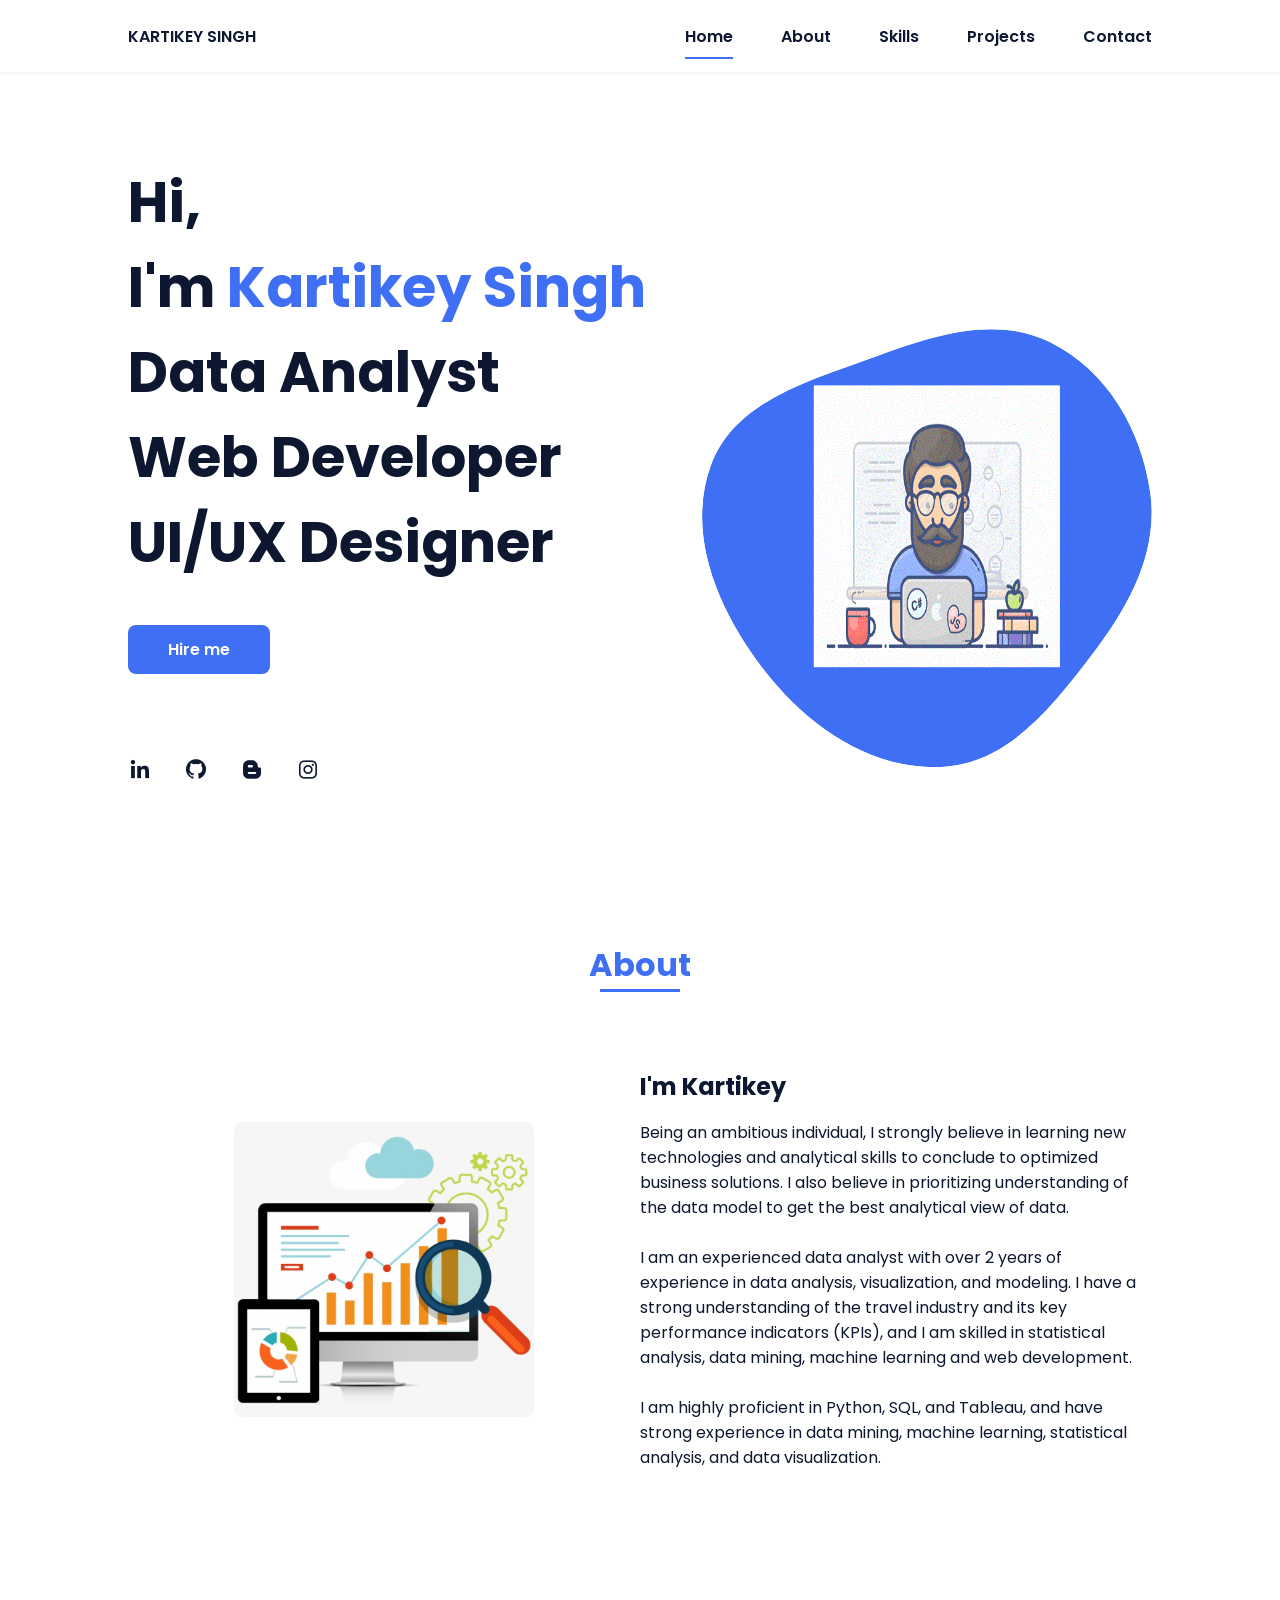
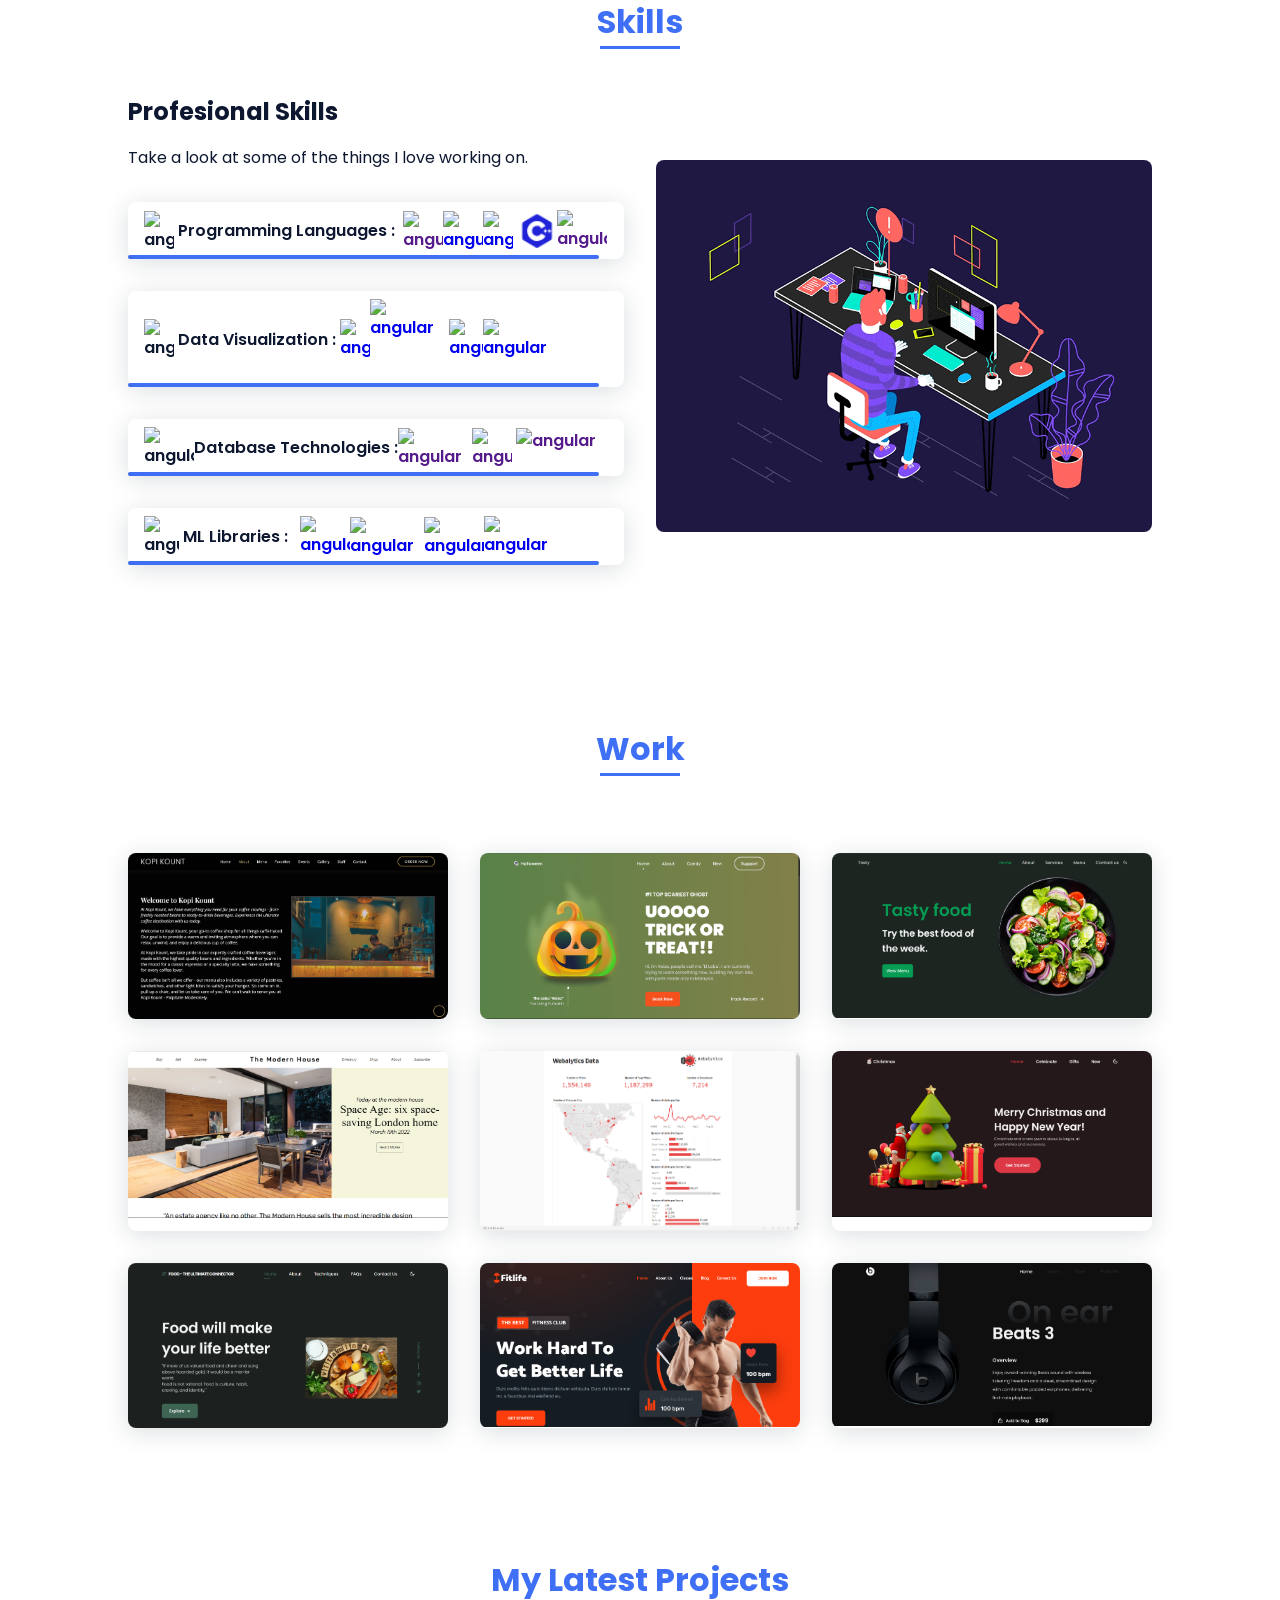
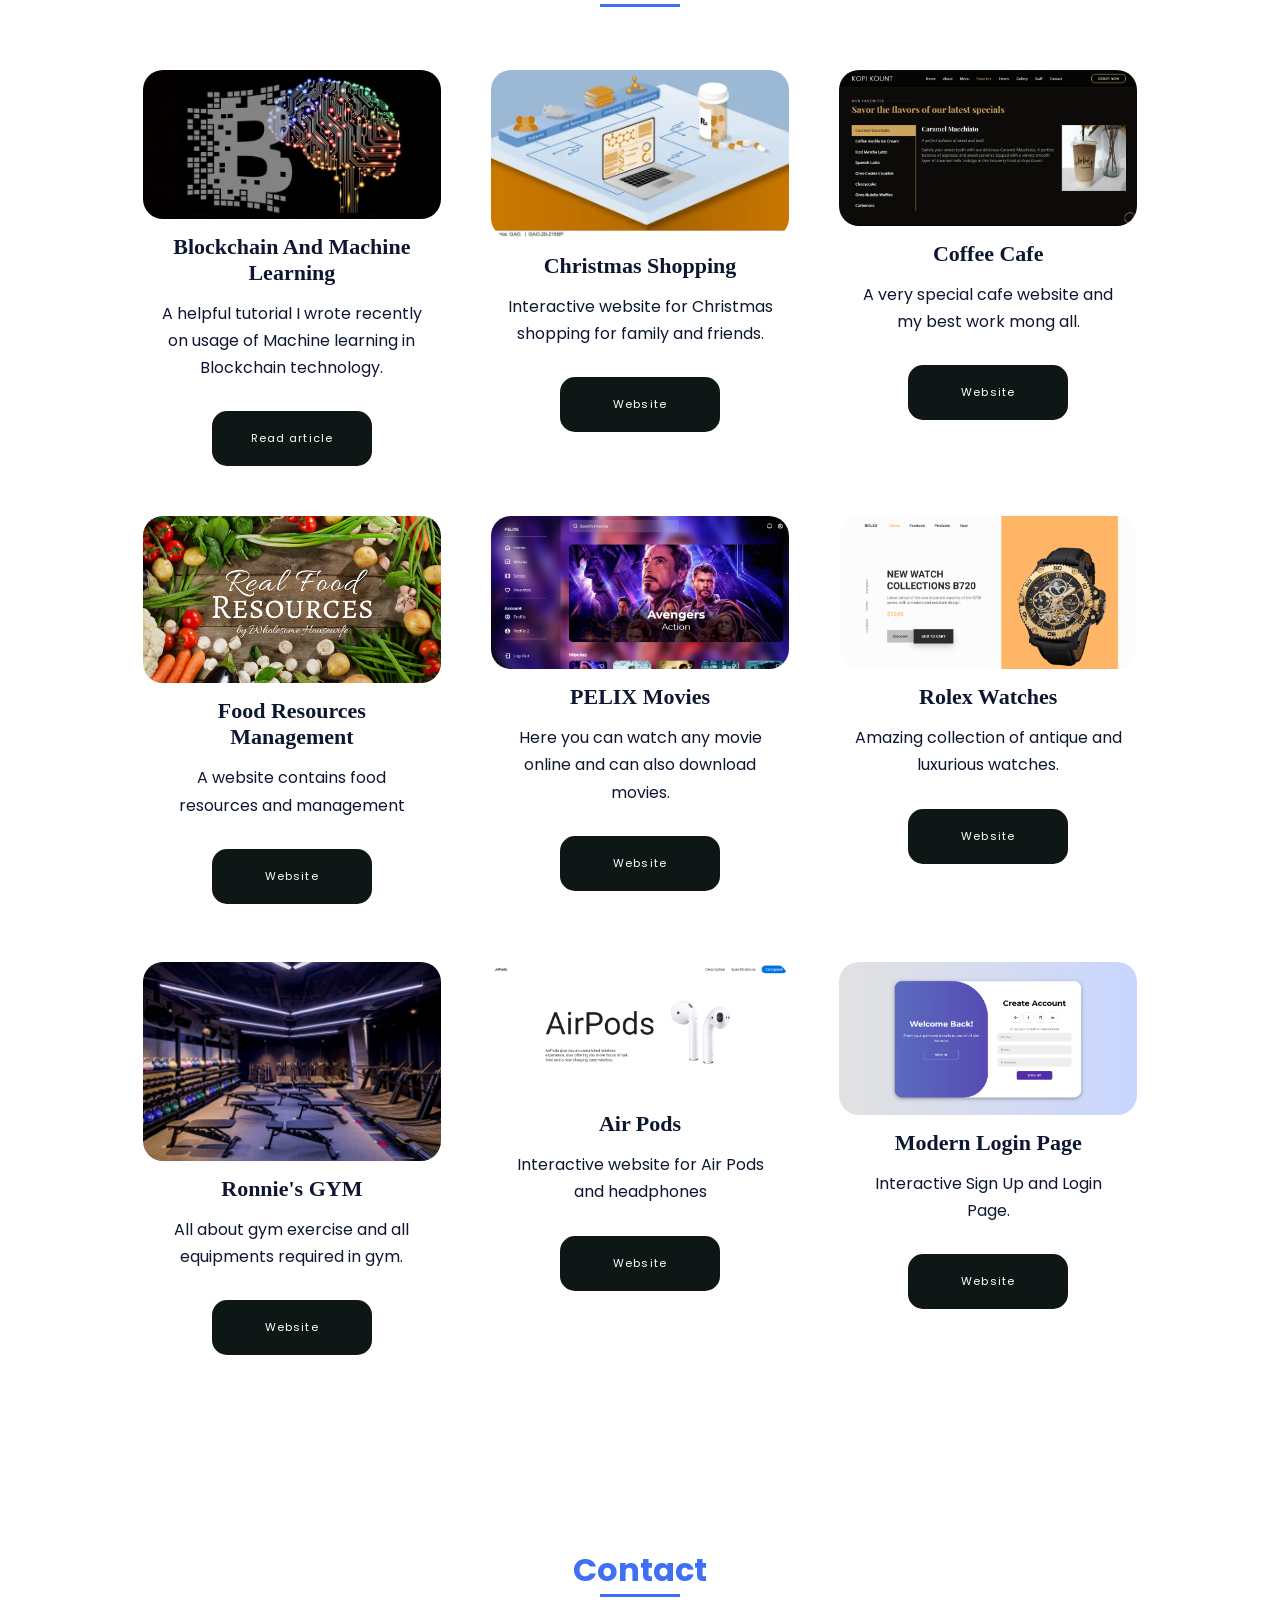
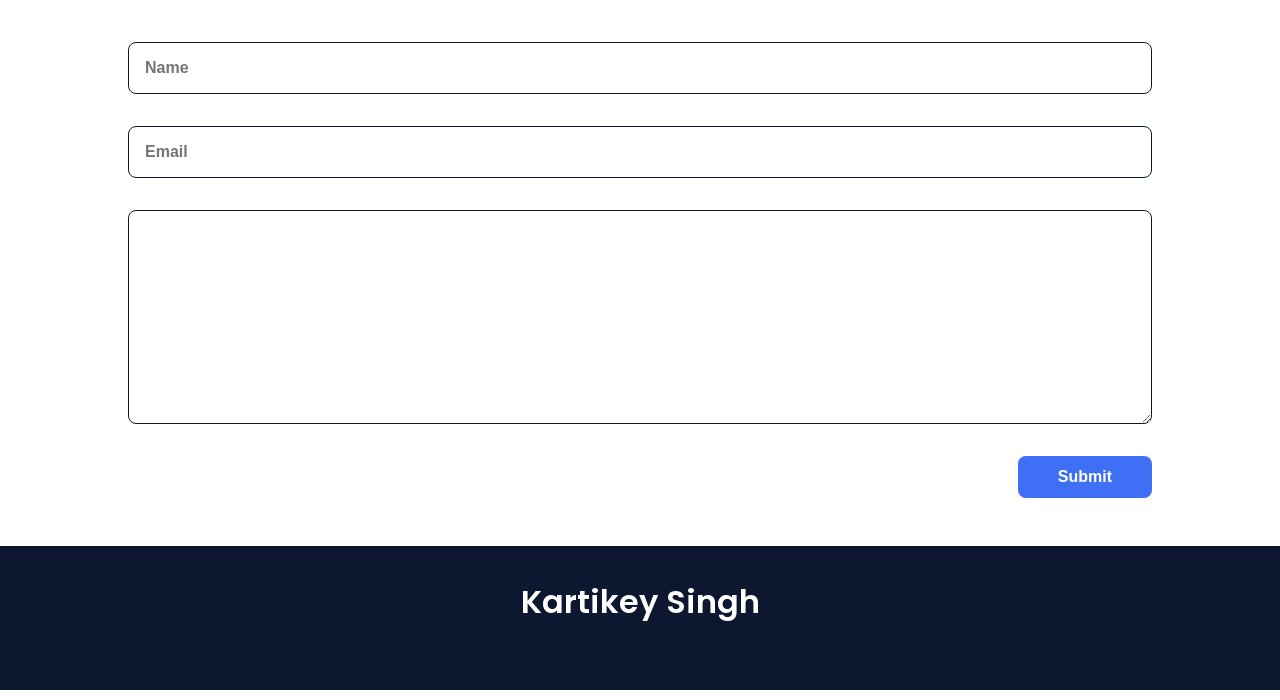
==== index.html @ 776b64ac "Add files via upload" ====
<!DOCTYPE html>
<html lang="en">
    <head>
        <meta charset="UTF-8">
        <meta name="viewport" content="width=device-width, initial-scale=1.0">

        <link rel="stylesheet" href="style.css">

        <link href='https://cdn.jsdelivr.net/npm/boxicons@2.0.5/css/boxicons.min.css' rel='stylesheet'>

        <title>Kartikey Singh</title>
    </head>
    <body>
        <audio id="song">
         <source src="calm-background-for-video-121519.mp3">
        </audio>

        <header class="l-header">
            <nav class="nav bd-grid">
                <div>
                    <a href="#" class="nav__logo">KARTIKEY SINGH</a>
                </div>

                <div class="nav__menu" id="nav-menu">
                    <ul class="nav__list">
                        <li class="nav__item"><a href="#home" class="nav__link active">Home</a></li>
                        <li class="nav__item"><a href="#about" class="nav__link">About</a></li>
                        <li class="nav__item"><a href="#skills" class="nav__link">Skills</a></li>
                        <li class="nav__item"><a href="#blog" class="nav__link">Projects</a></li> 
                        <li class="nav__item"><a href="#contact" class="nav__link">Contact</a></li>
                    </ul>
                    
                </div>

                <div class="nav__toggle" id="nav-toggle">
                    <i class='bx bx-menu'></i>
                </div>
            </nav>
        </header>

        <main class="l-main">
            <section class="home bd-grid" id="home">
                <div class="home__data">
                    <h1 class="home__title">Hi,<br>I'm <span class="home__title-color">Kartikey Singh</span><br> Data Analyst <br>Web Developer <br> UI/UX Designer</h1>

                    <a href="#" class="button">Hire me</a>
                </div>

                <div class="home__social">
                    <a href="https://www.linkedin.com/in/kartikey-singh-218005267/" class="home__social-icon"><i class='bx bxl-linkedin'></i></a>
                    <a href="https://github.com/kartikeysingh7" class="home__social-icon"><i class='bx bxl-github' ></i></a>
                    <a href="https://www.blogger.com/profile/01041601484826284547" class="home__social-icon"><i class='bx bxl-blogger' ></i></a>
                    <a href="https://www.instagram.com/kartikeysingh4792/" class="home__social-icon"><i class='bx bxl-instagram' ></i></a>
                </div>

                <div class="home__img">
                    <svg class="home__blob" viewBox="0 0 479 467" xmlns="http://www.w3.org/2000/svg" xmlns:xlink="http://www.w3.org/1999/xlink">
                        <mask id="mask0" mask-type="alpha">
                            <path d="M9.19024 145.964C34.0253 76.5814 114.865 54.7299 184.111 29.4823C245.804 6.98884 311.86 -14.9503 370.735 14.143C431.207 44.026 467.948 107.508 477.191 174.311C485.897 237.229 454.931 294.377 416.506 344.954C373.74 401.245 326.068 462.801 255.442 466.189C179.416 469.835 111.552 422.137 65.1576 361.805C17.4835 299.81 -17.1617 219.583 9.19024 145.964Z"/>
                        </mask>
                        <g mask="url(#mask0)">
                            <path d="M9.19024 145.964C34.0253 76.5814 114.865 54.7299 184.111 29.4823C245.804 6.98884 311.86 -14.9503 370.735 14.143C431.207 44.026 467.948 107.508 477.191 174.311C485.897 237.229 454.931 294.377 416.506 344.954C373.74 401.245 326.068 462.801 255.442 466.189C179.416 469.835 111.552 422.137 65.1576 361.805C17.4835 299.81 -17.1617 219.583 9.19024 145.964Z"/>
                            <image class="home__blob-img" x="50" y="60" href="prefil.gif"/>
                        </g>
                    </svg>
                </div>
            </section>

            <section class="about section " id="about">
                <h2 class="section-title">About</h2>

                <div class="about__container bd-grid">
                    <div class="about__img">
                        <img src="prefil1.jpg" alt="">
                    </div>
                    
                    <div>
                        <h2 class="about__subtitle">I'm Kartikey</h2>
                        <p class="about__text">                      
                        Being an ambitious individual, I strongly believe in learning new technologies and analytical skills to conclude to optimized business solutions. I also believe in prioritizing understanding of the data model to get the best analytical view of data.<br><br>
                        
                        I am an experienced data analyst with over 2 years of experience in data analysis, visualization, and modeling. I have a strong understanding of the travel industry and its key performance indicators (KPIs), and I am skilled in statistical analysis, data mining, machine learning and web development.<br><br>I am highly proficient in Python, SQL, and Tableau, and have strong experience in data mining, machine learning, statistical analysis, and data visualization. </p>           
                    </div>                                   
                </div>
            </section>

            <section class="skills section" id="skills">
                <h2 class="section-title">Skills</h2>

                <div class="skills__container bd-grid">          
                    <div>
                        <h2 class="skills__subtitle">Profesional Skills</h2>
                        <p class="skills__text">Take a look at some of the things I love working on. </p>
                        <div class="skills__data">
                            <div class="skills__names">
                                <img src="https://icon-library.com/images/programming-code-icon/programming-code-icon-5.jpg" alt="angular" width="30" height="40" />&nbsp;
                                
                                
                                <span class="skills__name">Programming Languages : &nbsp;</span>
                                <a href="" target="_blank" rel="noreferrer"> <img src="https://upload.wikimedia.org/wikipedia/commons/thumb/c/c3/Python-logo-notext.svg/1869px-Python-logo-notext.svg.png" alt="angular" width="40" height="40" /> </a>
                                
                                 <a href="https://angular.io" target="_blank" rel="noreferrer"> <img src="https://upload.wikimedia.org/wikipedia/commons/thumb/6/61/HTML5_logo_and_wordmark.svg/2048px-HTML5_logo_and_wordmark.svg.png" alt="angular" width="40" height="40" /> </a>
                                <a href="https://angular.io" target="_blank" rel="noreferrer"> <img src="https://upload.wikimedia.org/wikipedia/commons/thumb/d/d5/CSS3_logo_and_wordmark.svg/1200px-CSS3_logo_and_wordmark.svg.png" alt="angular" width="30" height="40" /> </a>&nbsp;
                                <a href="https://angular.io" target="_blank" rel="noreferrer"> <img src="c-plus-plus-logo-24.png" alt="angular" width="40"  /> </a>
                                <a href="" target="_blank" rel="noreferrer"> <img src="https://icon-library.com/images/java-icon-png/java-icon-png-2.jpg" alt="angular" width="50"  /> </a>
                               
                               
                            </div>
                            <div class="skills__bar skills__html">

                            </div>
                        </div><div class="skills__data">
                            <div class="skills__names">
                                <img src="https://encrypted-tbn0.gstatic.com/images?q=tbn:ANd9GcTnRW9ooon2t8fhS_SBJfc8XS8nvkS4sveecQ&usqp=CAU" alt="angular" width="30" height="40" />&nbsp;
                                
                                <span class="skills__name">Data Visualization :&nbsp;</span>
                               <a href="https://angular.io" target="_blank" rel="noreferrer"> <img src="https://cdn.worldvectorlogo.com/logos/tableau-software.svg" alt="angular" width="30" height="40" /> </a>
                                <a href="https://angular.io" target="_blank" rel="noreferrer"> <img src="https://www.vectorlogo.zone/logos/microsoft_powerbi/microsoft_powerbi-ar21.png" alt="angular" width="79" height="80"/> </a>
                                <a href="gds" target="_blank" rel="noreferrer"> <img src="https://www.svgrepo.com/show/353809/google-data-studio.svg" alt="angular" width="34" /> </a>
                                <a href="gds" target="_blank" rel="noreferrer"> <img src="https://www.logo.wine/a/logo/Microsoft_Excel/Microsoft_Excel-Logo.wine.svg" alt="angular" width="64" /> </a>
                                
                          </div>
                            <div class="skills__bar skills__html">

                            </div>

                        </div>
                        <div class="skills__data">
                            <div class="skills__names">
                                <img src="https://media.istockphoto.com/id/1238951588/vector/database-icon.jpg?s=612x612&w=0&k=20&c=FDz7njKjWIYhiV-CDgJoj8fkkmSrtv88Tv7SiN_E08Y=" alt="angular" width="50"  />
                                
                                <span class="skills__name">Database Technologies :</span>
                                 <a href="" target="_blank" rel="noreferrer"> <img src="https://www.svgrepo.com/show/303251/mysql-logo.svg" alt="angular" width="70" height="40" /> </a>&nbsp;
                                <a href="" target="_blank" rel="noreferrer"> <img src="https://firebase.google.com/static/images/brand-guidelines/logo-logomark.png" alt="angular" width="40" height="40" /> </a>&nbsp;
                                <a href="" target="_blank" rel="noreferrer"> <img src="https://findlogovector.com/wp-content/uploads/2022/04/mongodb-logo-vector-2022.png" alt="angular" width="90" height="40" /> </a>
                            </div>
                            <div class="skills__bar skills__js">
                                
                            </div>
                        </div>
                        <div class="skills__data">
                            <div class="skills__names">
                                 <img src="https://uploads-ssl.webflow.com/58e6a2b25c28230d367487ad/5c32232ecb585fcc5c4645e1_icon_machine-learning.svg" alt="angular" width="35"  />&nbsp;

                             
                                <span class="skills__name">ML Libraries :&nbsp;&nbsp;&nbsp;</span>
                                 <a href="https://angular.io" target="_blank" rel="noreferrer"> <img src="https://user-images.githubusercontent.com/67586773/105040771-43887300-5a88-11eb-9f01-bee100b9ef22.png" alt="angular" width="50" /> </a>
                                <a href="https://angular.io" target="_blank" rel="noreferrer"> <img src="https://upload.wikimedia.org/wikipedia/commons/thumb/e/ed/Pandas_logo.svg/512px-Pandas_logo.svg.png" alt="angular" width="70" height="40" /> </a>&nbsp;
                                <a href="https://angular.io" target="_blank" rel="noreferrer"> <img src="https://upload.wikimedia.org/wikipedia/commons/thumb/0/05/Scikit_learn_logo_small.svg/2560px-Scikit_learn_logo_small.svg.png" alt="angular" width="60" height="40" /> </a>
                               <a href="gds" target="_blank" rel="noreferrer"> <img src="https://streamlit.io/images/brand/streamlit-logo-primary-colormark-darktext.svg" alt="angular" width="69" /> </a>

                            </div>
                            <div class="skills__bar skills__css">
                                
                            </div>

                        </div>
                        

                    </div>
                    
                    <div>              
                        <img src="professional skills.gif" alt="" class="skills__img">
                    </div>
                </div>
            </section>

            <section class="work section" id="work">
                <h2 class="section-title">Work</h2>

                <div class="work__container bd-grid">
                    <a href="" class="work__img">
                        <img src="viz1.png" alt="">
                    </a>
                    <a href="" class="work__img">
                        <img src="viz2.png" alt="">
                    </a>
                    <a href="" class="work__img">
                        <img src="viz3.png" alt="">
                    </a>
                    <a href="" class="work__img">
                        <img src="viz4.png" alt="">
                    </a>
                    <a href="" class="work__img">
                        <img src="viz5.png" alt="">
                    </a>
                    <a href="" class="work__img">
                        <img src="viz6.png" alt="">
                    </a>
                    <a href="" class="work__img">
                        <img src="viz7.png" alt="">
                    </a>
                    <a href="" class="work__img">
                        <img src="viz8.png" alt="">
                    </a>
                    <a href="" class="work__img">
                        <img src="viz9.png" alt="">
                    </a>
                </div>
            </section> 
            
           

            
            <div class="container" id="blog">
                  <section class="work section" id="work">
                 <h2 class="section-title" id="blog">My Latest Projects</h2>
        <div class="grid">
            <div class="card">
                <div class="card_img">
                    <img src="block.webp" alt="">
                </div>
                <div class="card_body">
                    <h2 class="card_title">Blockchain and Machine Learning</h2>
                    <p>A helpful tutorial I wrote recently on usage of Machine learning in Blockchain technology. </p>

                    <a href="blog.html" class="read_more">Read article</a>
                </div>
            </div>
            <div class="card">
                <div class="card_img">
                    <img src="drug.webp" alt="">
                </div>
                <div class="card_body">
                    <h2 class="card_title">Christmas Shopping</h2>
                    <p>Interactive website for Christmas shopping for family and friends. </p>

                    <a href="https://kartikeysingh7.github.io/Christmas-Website/" class="read_more">Website</a>
                </div>
            </div>
            <div class="card">
                <div class="card_img">
                    <img src="data2.png" alt="">
                </div>
                <div class="card_body">
                    <h2 class="card_title">Coffee Cafe</h2>
                    <p>A very special cafe website and my best work mong all.</p>
                    
                    <a href="https://kartikeysingh7.github.io/Coffee-Cafe/" class="read_more">Website</a>
                </div>
            </div>
            <div class="card">
                <div class="card_img">
                    <img src="Real-Food-Resources.png" alt="">
                </div>
                <div class="card_body">
                    <h2 class="card_title">Food Resources Management</h2>
                    <p>A website contains food resources and management</p>

                    <a href="https://kartikeysingh7.github.io/Food-Resources-/" class="read_more">Website</a>
                </div>
            </div>
            <div class="card">
                <div class="card_img">
                    <img src="movies website.png" alt="">
                </div>
                <div class="card_body">
                    <h2 class="card_title">PELIX Movies</h2>
                    <p>Here you can watch any movie online and can also download movies.</p>

                    <a href="https://kartikeysingh7.github.io/Movies-Dashboard/" class="read_more">Website</a>
                </div>
            </div>
            <div class="card">
                <div class="card_img">
                    <img src="Rolex watches.png" alt="">
                </div>
                <div class="card_body">
                    <h2 class="card_title">Rolex Watches</h2>
                    <p>Amazing collection of antique and luxurious watches. </p>

                    <a href="https://kartikeysingh7.github.io/Rolex-Watches/" class="read_more">Website</a>
                </div>
            </div>
            <div class="card">
                <div class="card_img">
                    <img src="gym.jpg" alt="">
                </div>
                <div class="card_body">
                    <h2 class="card_title">Ronnie's GYM</h2>
                    <p>All about gym exercise and all equipments required in gym. </p>

                    <a href="https://kartikeysingh7.github.io/Fitness-website/" class="read_more">Website</a>
                </div>
            </div>
            <div class="card">
                <div class="card_img">
                    <img src="air pods.png" alt="">
                </div>
                <div class="card_body">
                    <h2 class="card_title">Air Pods</h2>
                    <p>Interactive website for Air Pods and headphones </p>

                    <a href="https://kartikeysingh7.github.io/AirPods-Web/" class="read_more">Website</a>
                </div>
            </div>
            <div class="card">
                <div class="card_img">
                    <img src="login page.png" alt="">
                </div>
                <div class="card_body">
                    <h2 class="card_title">Modern Login Page</h2>
                    <p>Interactive Sign Up and Login Page. </p>

                    <a href="https://kartikeysingh7.github.io/Modern-login-Page/" class="read_more">Website</a>
                </div>
            </div>
        </div>
   
            </div>

            <section class="contact section" id="contact">
                <h2 class="section-title">Contact</h2>

                <div class="contact__container bd-grid">

                        <input type="text" placeholder="Name" class="contact__input" name="name" required>
                        <input type="email" placeholder="Email" class="contact__input" name="email" required>
                        <textarea name="" id="" cols="0" rows="10" class="contact__input"></textarea>
                        <input type="submit" value="Submit" class="contact__button button">
                    </form>
                </div>
            </section>
        </main>
        

        <footer class="footer">
            <p class="footer__title">Kartikey Singh</p>
        </footer>

        <script src="https://unpkg.com/scrollreveal"></script>

        <script src="main.js"></script>
    </body>
</html>
---- style.css ----
@import url("https://fonts.googleapis.com/css2?family=Poppins:wght@400;600;700&display=swap");
:root {
  --header-height: 3rem;
  --font-semi: 600;
  --hue-color: 224;
  --first-color: hsl(var(--hue-color), 89%, 60%);
  --second-color: hsl(var(--hue-color), 56%, 12%);
  --body-font: 'Poppins', sans-serif;
  --big-font-size: 2rem;
  --h2-font-size: 1.25rem;
  --normal-font-size: .938rem;
  --smaller-font-size: .75rem;
  --mb-2: 1rem;
  --mb-4: 2rem;
  --mb-5: 2.5rem;
  --mb-6: 3rem;
  --z-back: -10;
  --z-fixed: 100;
}

@media screen and (min-width: 968px) {
  :root {
    --big-font-size: 3.5rem;
    --h2-font-size: 2rem;
    --normal-font-size: 1rem;
    --smaller-font-size: .875rem;
  }
}

*, ::before, ::after {
  box-sizing: border-box;
}

html {
  scroll-behavior: smooth;
}

body {
  margin: var(--header-height) 0 0 0;
  font-family: var(--body-font);
  font-size: var(--normal-font-size);
  color: var(--second-color);
}

h1, h2, p {
  margin: 0;
}

ul {
  margin: 0;
  padding: 0;
  list-style: none;
}

a {
  text-decoration: none;
}

img {
  max-width: 100%;
  height: auto;
  display: block;
}

.section-title {
  position: relative;
  font-size: var(--h2-font-size);
  color: var(--first-color);
  margin-top: var(--mb-2);
  margin-bottom: var(--mb-4);
  text-align: center;
}

.section-title::after {
  position: absolute;
  content: '';
  width: 64px;
  height: 0.18rem;
  left: 0;
  right: 0;
  margin: auto;
  top: 2rem;
  background-color: var(--first-color);
}

.section {
  padding-top: 3rem;
  padding-bottom: 2rem;
}

.bd-grid {
  max-width: 1024px;
  display: grid;
  margin-left: var(--mb-2);
  margin-right: var(--mb-2);
}

.l-header {
  width: 100%;
  position: fixed;
  top: 0;
  left: 0;
  z-index: var(--z-fixed);
  background-color: #fff;
  box-shadow: 0 1px 4px rgba(146, 161, 176, 0.15);
}

.nav {
  height: var(--header-height);
  display: flex;
  justify-content: space-between;
  align-items: center;
  font-weight: var(--font-semi);
}

@media screen and (max-width: 767px) {
  .nav__menu {
    position: fixed;
    top: var(--header-height);
    right: -100%;
    width: 80%;
    height: 100%;
    padding: 2rem;
    background-color: var(--second-color);
    transition: .5s;
  }
}

.nav__item {
  margin-bottom: var(--mb-4);
}

.nav__link {
  position: relative;
  color: #fff;
}

.nav__link:hover {
  position: relative;
}

.nav__link:hover::after {
  position: absolute;
  content: '';
  width: 100%;
  height: 0.18rem;
  left: 0;
  top: 2rem;
  background-color: var(--first-color);
}

.nav__logo {
  color: var(--second-color);
}

.nav__toggle {
  color: var(--second-color);
  font-size: 1.5rem;
  cursor: pointer;
}

.active::after {
  position: absolute;
  content: '';
  width: 100%;
  height: 0.18rem;
  left: 0;
  top: 2rem;
  background-color: var(--first-color);
}

.show {
  right: 0;
}

.home {
  position: relative;
  row-gap: 5rem;
  padding: 4rem 0 5rem;
}

.home__data {
  align-self: center;
}

.home__title {
  font-size: var(--big-font-size);
  margin-bottom: var(--mb-5);
}

.home__title-color {
  color: var(--first-color);
}

.home__social {
  display: flex;
  flex-direction: column;
}

.home__social-icon {
  width: max-content;
  margin-bottom: var(--mb-2);
  font-size: 1.5rem;
  color: var(--second-color);
}

.home__social-icon:hover {
  color: var(--first-color);
}

.home__img {
  position: absolute;
  right: 0;
  bottom: 0;
  width: 260px;
}

.home__blob {
  fill: var(--first-color);
}

.home__blob-img {
  width: 400px;
  height: 300px;
  
}

.button {
  display: inline-block;
  background-color: var(--first-color);
  color: #fff;
  padding: .75rem 2.5rem;
  font-weight: var(--font-semi);
  border-radius: .5rem;
  transition: .3s;
}

.button:hover {
  box-shadow: 0px 10px 36px rgba(0, 0, 0, 0.15);
}

.about__container {
  row-gap: 2rem;
  text-align: center;
}

.about__subtitle {
  margin-bottom: var(--mb-2);
}

.about__img {
  justify-self: center;
}

.about__img img {
  width: 200px;

  border-radius: .5rem;
}

.skills__container {
  row-gap: 2rem;
  text-align: center;
}

.skills__subtitle {
  margin-bottom: var(--mb-2);
}

.skills__text {
  margin-bottom: var(--mb-4);
}

.skills__data {
  display: flex;
  justify-content: space-between;
  align-items: center;
  position: relative;
  font-weight: var(--font-semi);
  padding: .5rem 1rem;
  margin-bottom: var(--mb-4);
  border-radius: .5rem;
  box-shadow: 0px 4px 25px rgba(14, 36, 49, 0.15);
}

.skills__icon {
  font-size: 2rem;
  margin-right: var(--mb-2);
  color: var(--first-color);
}

.skills__names {
  display: flex;
  align-items: center;
}

.skills__bar {
  position: absolute;
  left: 0;
  bottom: 0;
  background-color: var(--first-color);
  height: .25rem;
  border-radius: .5rem;
  z-index: var(--z-back);
}

.skills__html {
  width: 95%;
}

.skills__css {
  width: 95%;
}

.skills__js {
  width: 95%;
}

.skills__img {
  border-radius: .5rem;
}

.work__container {
  row-gap: 2rem;
}
work__container bd-grid{
    hover {
  background-color: yellow;
}
}

.work__img {
  box-shadow: 0px 4px 25px rgba(14, 36, 49, 0.15);
  border-radius: .5rem;
  overflow: hidden;
}

.work__img img {
  transition: 1s;
}

.work__img img:hover {
  transform: scale(1.1);
}

.contact__input {
  width: 100%;
  font-size: var(--normal-font-size);
  font-weight: var(--font-semi);
  padding: 1rem;
  border-radius: .5rem;
  border: 1.5px solid var(--second-color);
  outline: none;
  margin-bottom: var(--mb-4);
}

.contact__button {
  display: block;
  border: none;
  outline: none;
  font-size: var(--normal-font-size);
  cursor: pointer;
  margin-left: auto;
}

.footer {
  background-color: var(--second-color);
  color: #fff;
  text-align: center;
  font-weight: var(--font-semi);
  padding: 2rem 0;
}

.footer__title {
  font-size: 2rem;
  margin-bottom: var(--mb-4);
}

.footer__social {
  margin-bottom: var(--mb-4);
}

.footer__icon {
  font-size: 1.5rem;
  color: #fff;
  margin: 0 var(--mb-2);
}

.footer__copy {
  font-size: var(--smaller-font-size);
}

@media screen and (max-width: 320px) {
  .home {
    row-gap: 2rem;
  }
  .home__img {
    width: 200px;
  }
}

@media screen and (min-width: 576px) {
  .home {
    padding: 4rem 0 2rem;
  }
  .home__social {
    padding-top: 0;
    padding-bottom: 2.5rem;
    flex-direction: row;
    align-self: flex-end;
  }
  .home__social-icon {
    margin-bottom: 0;
    margin-right: var(--mb-4);
  }
  .home__img {
    width: 300px;
    bottom: 25%;
  }
  .about__container {
    grid-template-columns: repeat(2, 1fr);
    align-items: center;
    text-align: initial;
  }
  .skills__container {
    grid-template-columns: .7fr;
    justify-content: center;
    column-gap: 1rem;
  }
  .work__container {
    grid-template-columns: repeat(2, 1fr);
    column-gap: 2rem;
    padding-top: 2rem;
  }
  .contact__form {
    width: 360px;
    padding-top: 2rem;
  }
  .contact__container {
    justify-items: center;
  }
}

@media screen and (min-width: 768px) {
  body {
    margin: 0;
  }
  .section {
    padding-top: 4rem;
    padding-bottom: 3rem;
  }
  .section-title {
    margin-bottom: var(--mb-6);
  }
  .section-title::after {
    width: 80px;
    top: 3rem;
  }
  .nav {
    height: calc(var(--header-height) + 1.5rem);
  }
  .nav__list {
    display: flex;
    padding-top: 0;
  }
  .nav__item {
    margin-left: var(--mb-6);
    margin-bottom: 0;
  }
  .nav__toggle {
    display: none;
  }
  .nav__link {
    color: var(--second-color);
  }
  .home {
    padding: 8rem 0 2rem;
  }
  .home__img {
    width: 400px;
    bottom: 10%;
  }
  .about__container {
    padding-top: 2rem;
  }
  .about__img img {
    width: 300px;
  }
  .skills__container {
    grid-template-columns: repeat(2, 1fr);
    column-gap: 2rem;
    align-items: center;
    text-align: initial;
  }
  .work__container {
    grid-template-columns: repeat(3, 1fr);
    column-gap: 2rem;
  }
}

@media screen and (min-width: 992px) {
  .bd-grid {
    margin-left: auto;
    margin-right: auto;
  }
  .home {
    padding: 10rem 0 2rem;
  }
  .home__img {
    width: 450px;
  }
}
.container {
    max-width: 70%;
    margin: 0 auto;
    height: 100%;
}

.grid {
    display: grid;
    grid-template-columns: 1fr 1fr 1fr;
    gap: 3%;
    margin: 5% 0;
}

.card {
    overflow: hidden;
    padding: 20px;
    background-color: #FFF;
    border-radius: 30px;
    text-align: center;
}


.card_img img {
    width: 100%;
    height: auto;
    border-radius: 20px;
}

.card_body {
    padding: 26px 20px 36px 20px;
}

.card_title {
    font-family: 'Merriweather',
        serif;
    font-weight: 900;
    text-transform: capitalize;

    font-size: 26px;
    padding-bottom: 20px;
}

.card_body p {
    font-weight: 400;
    font-size: 18px;
    line-height: 1.7;

}

p.card_author {
    font-size: 15px;
    padding-top: 15px;

}

p.card_author a {
    color: #1B1C34;
    font-style: italic;
}

p.card_author a:hover {
    font-weight: bold;
}

a.read_more {
    color: #FFF;
    font-size: 13px;
    text-decoration: none;
    letter-spacing: 1.1px;
    background: #0F1616;
    margin-top: 50px;
    padding: 24px 0px;
    border-radius: 15px;
    display: inline-block;
    width: 70%;
    transition: all .3s ease-in-out;
}

a.read_more:hover {
    box-shadow: 0px 1px 50px rgba(0, 0, 0, 0.15);
    background: #404040;
}

.link {
    position: fixed;
    background-color: #D12322;
    padding: 23px 40px;
    right: -106px;
    border-radius: 5px;
    top: 50%;
    transform: translateY(-50%);
    transform: rotate(-90deg);
    font-size: 18px;
    font-weight: 500;
    color: #FFF;
    text-decoration: none;
    text-transform: capitalize;
    transition: all .1s ease-in-out;
}

.link i {
    padding-left: 7px;
}

.link:hover {
    text-decoration: underline;
    background-color: black;
}

@media only screen and (max-width: 1441px) and (min-width: 1025px) {
    .container {
        max-width: 80%;
    }

    .grid {
        gap: 2%;
    }

    .card {
        padding: 15px;
    }

    .card_body {
        padding: 15px;
    }

    .card_title {
        font-size: 22px;
        padding-bottom: 14px;
    }

    .card_body p {
        font-size: 16px;
    }

    a.read_more {
        padding: 19px 0;
        width: 60%;
        font-size: 11px;
        margin-top: 30px;
    }

}

@media only screen and (max-width: 1024px) {

    .grid {
        grid-template-columns: 1fr;
        gap: 2%;
    }
}

@media only screen and (max-width: 425px) {
    .container {
        max-width: 90%;
    }

    .card {
        padding: 20px 10px;
    }

    .card_body {
        padding: 7px;
    }

    .card_title {
        font-size: 20px;
        padding-bottom: 7px;
    }

    .card_body p {
        font-size: 14px;
    }

    a.read_more {
        padding: 15px 0;
        margin-top: 20px;
    }

}
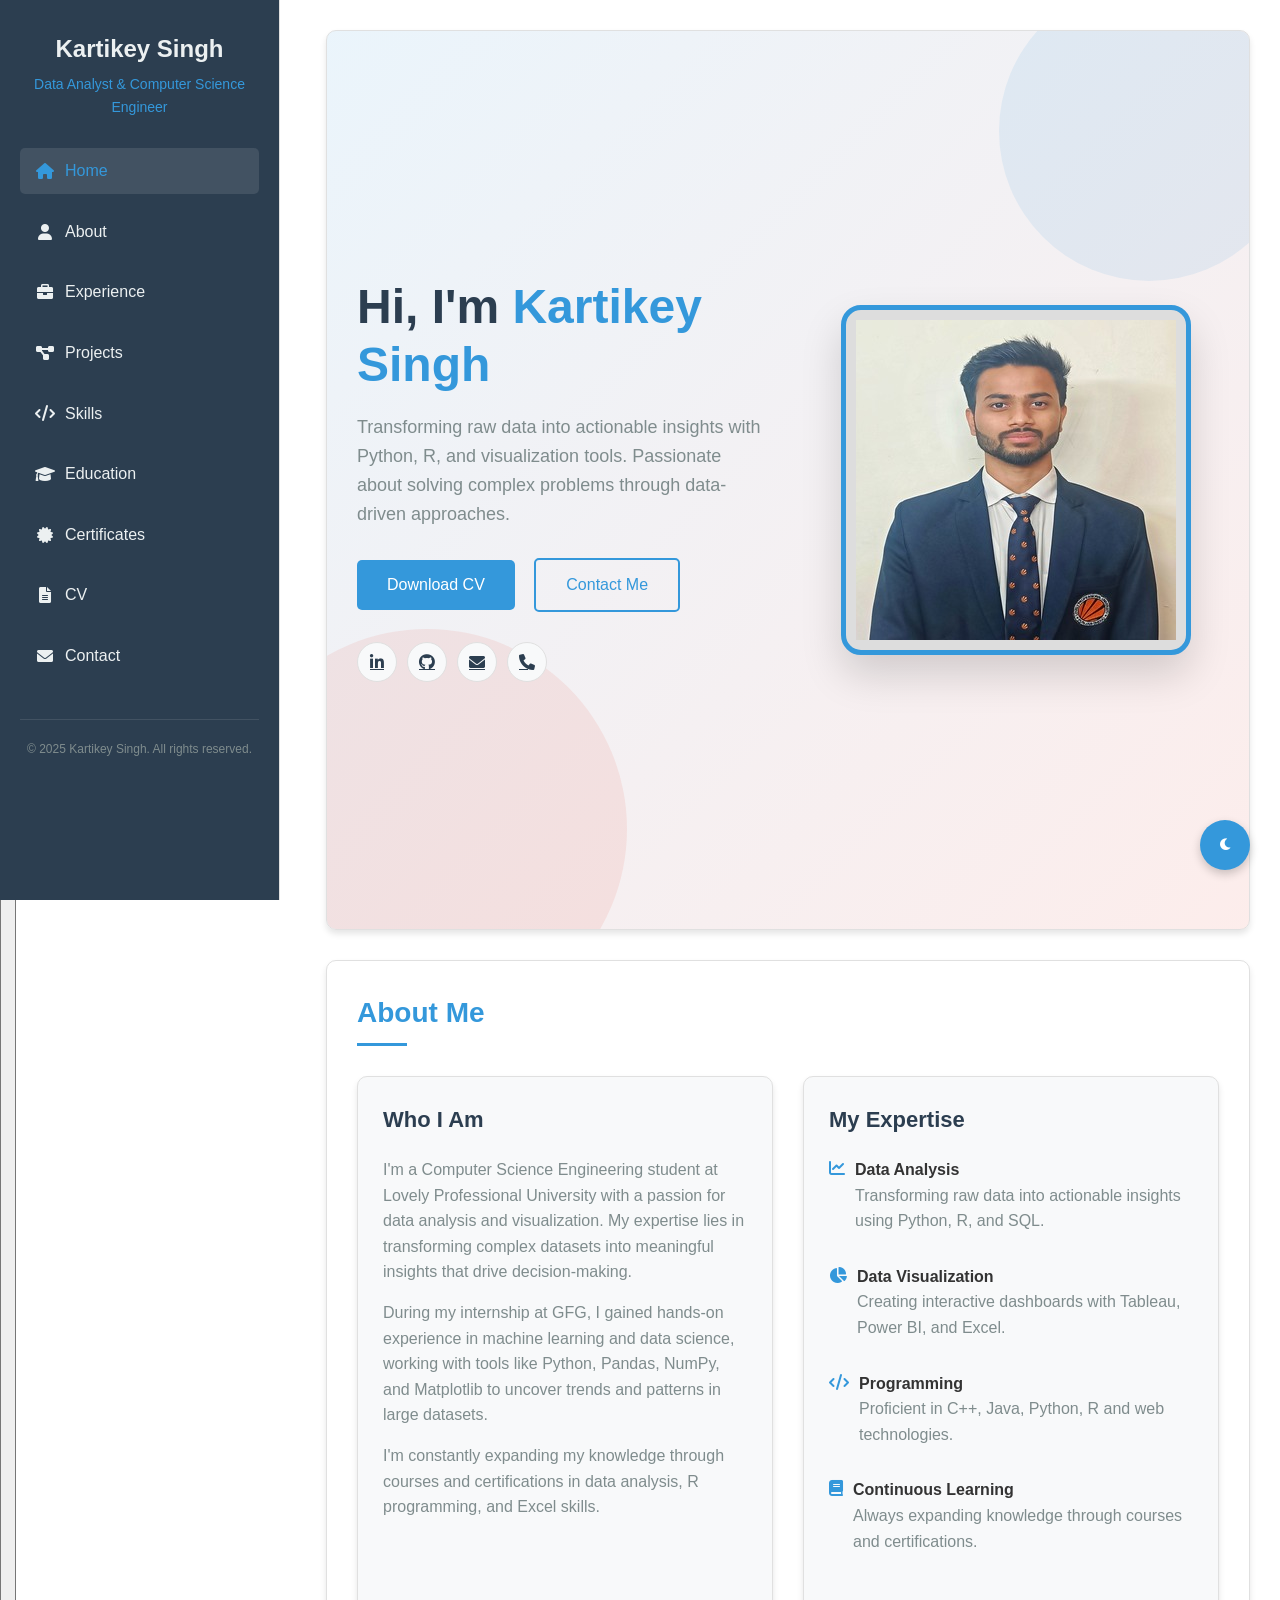
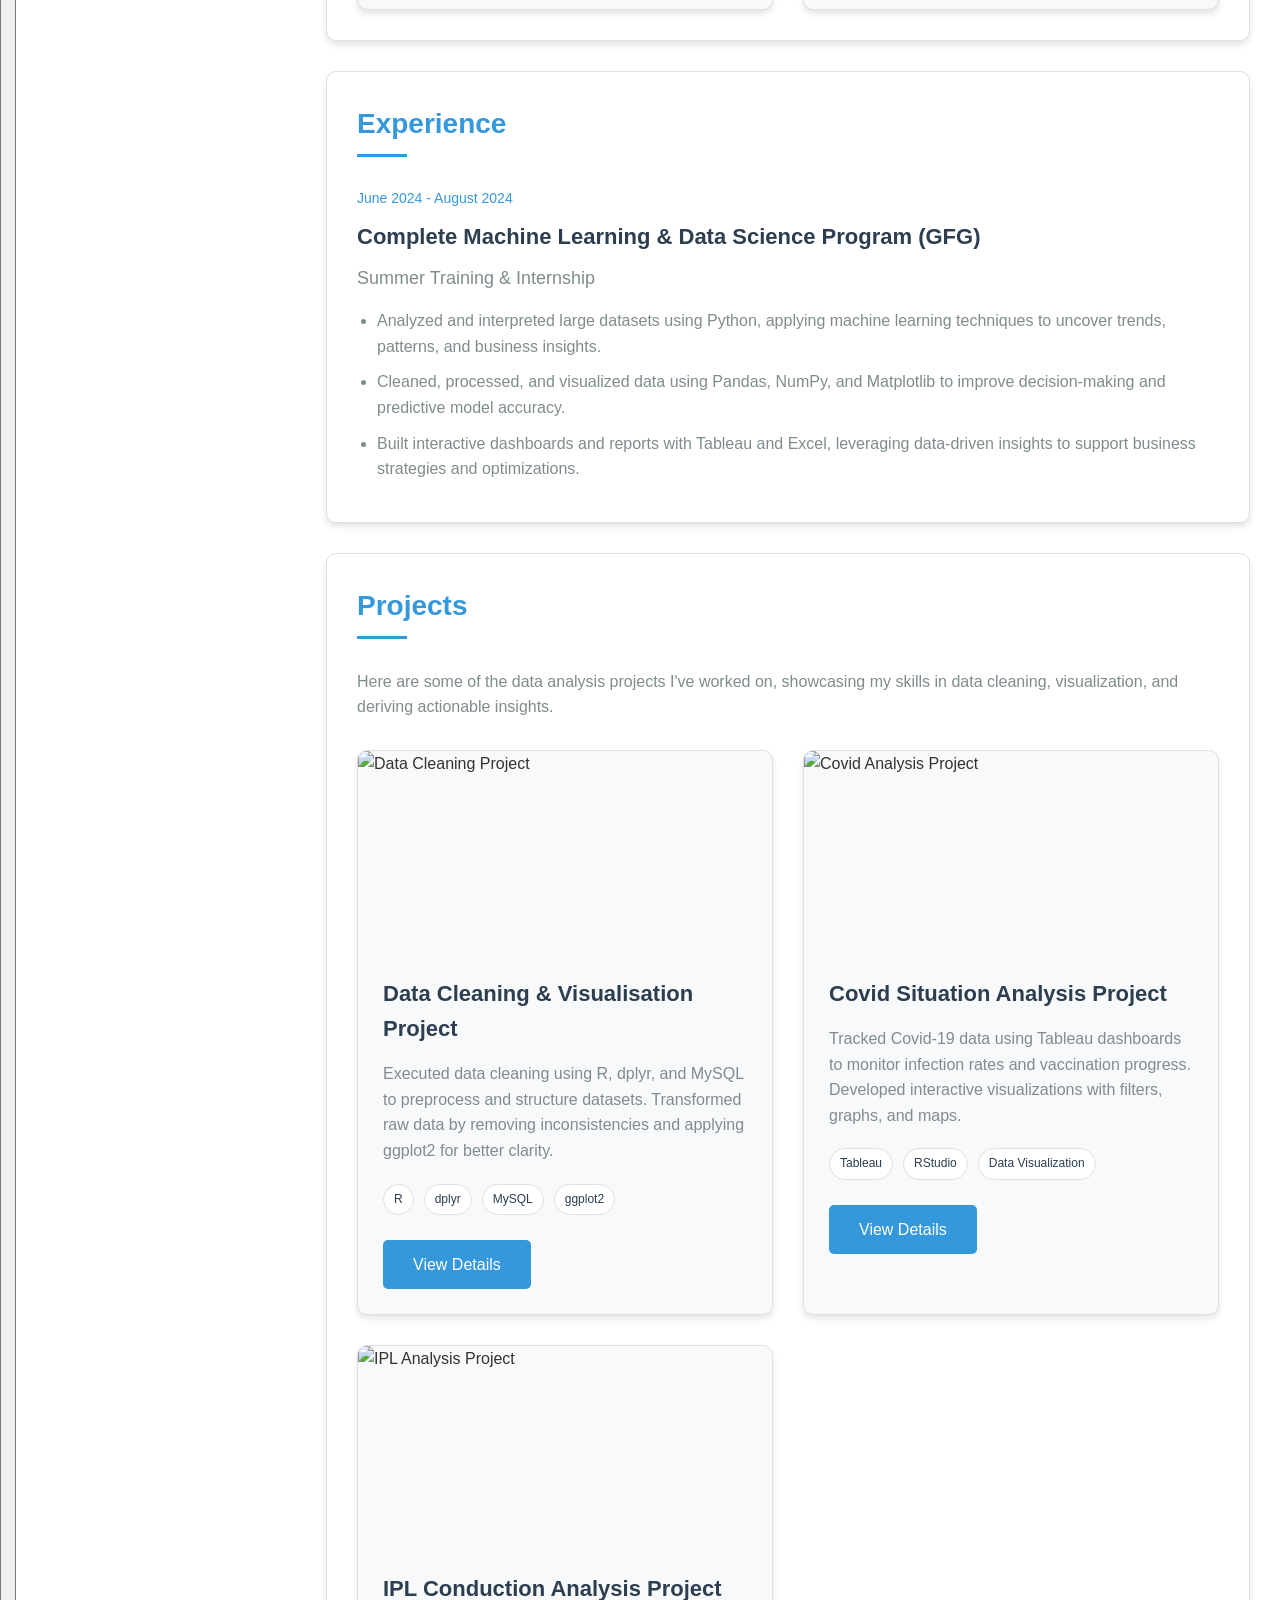
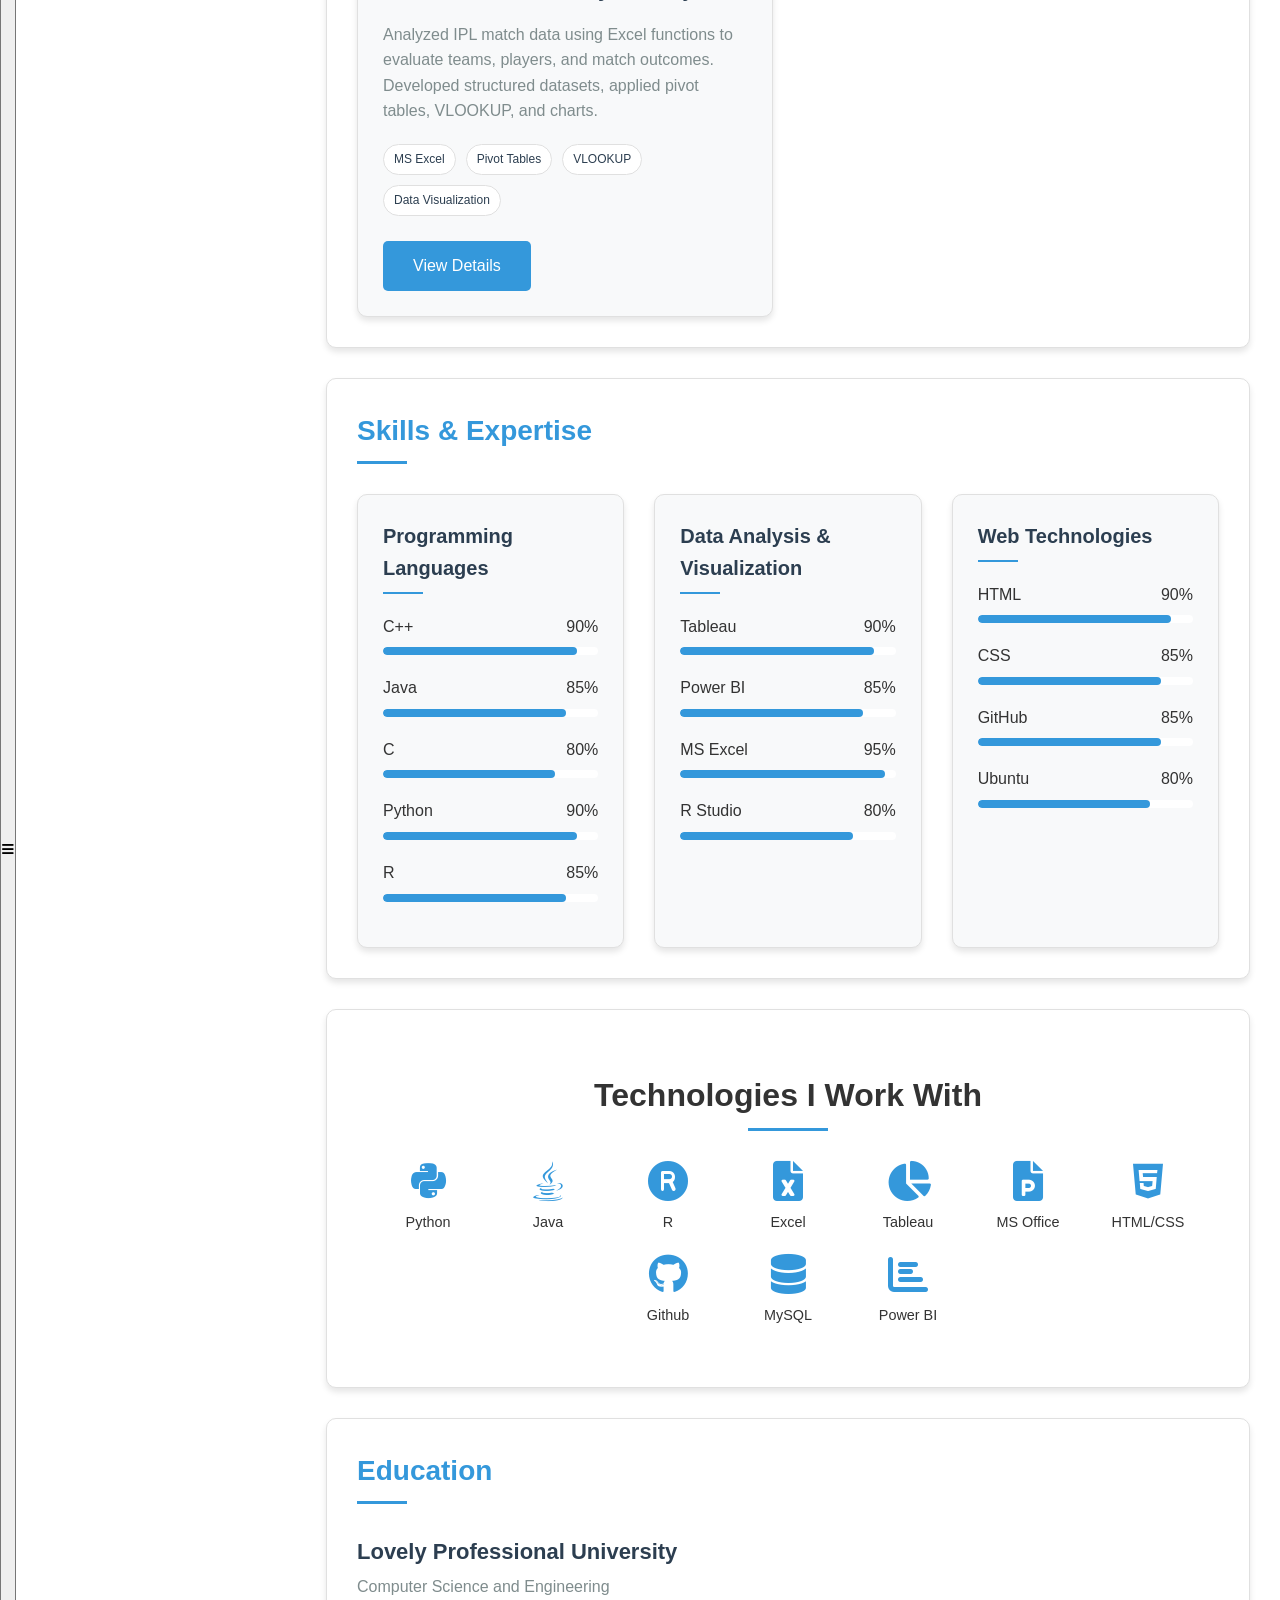
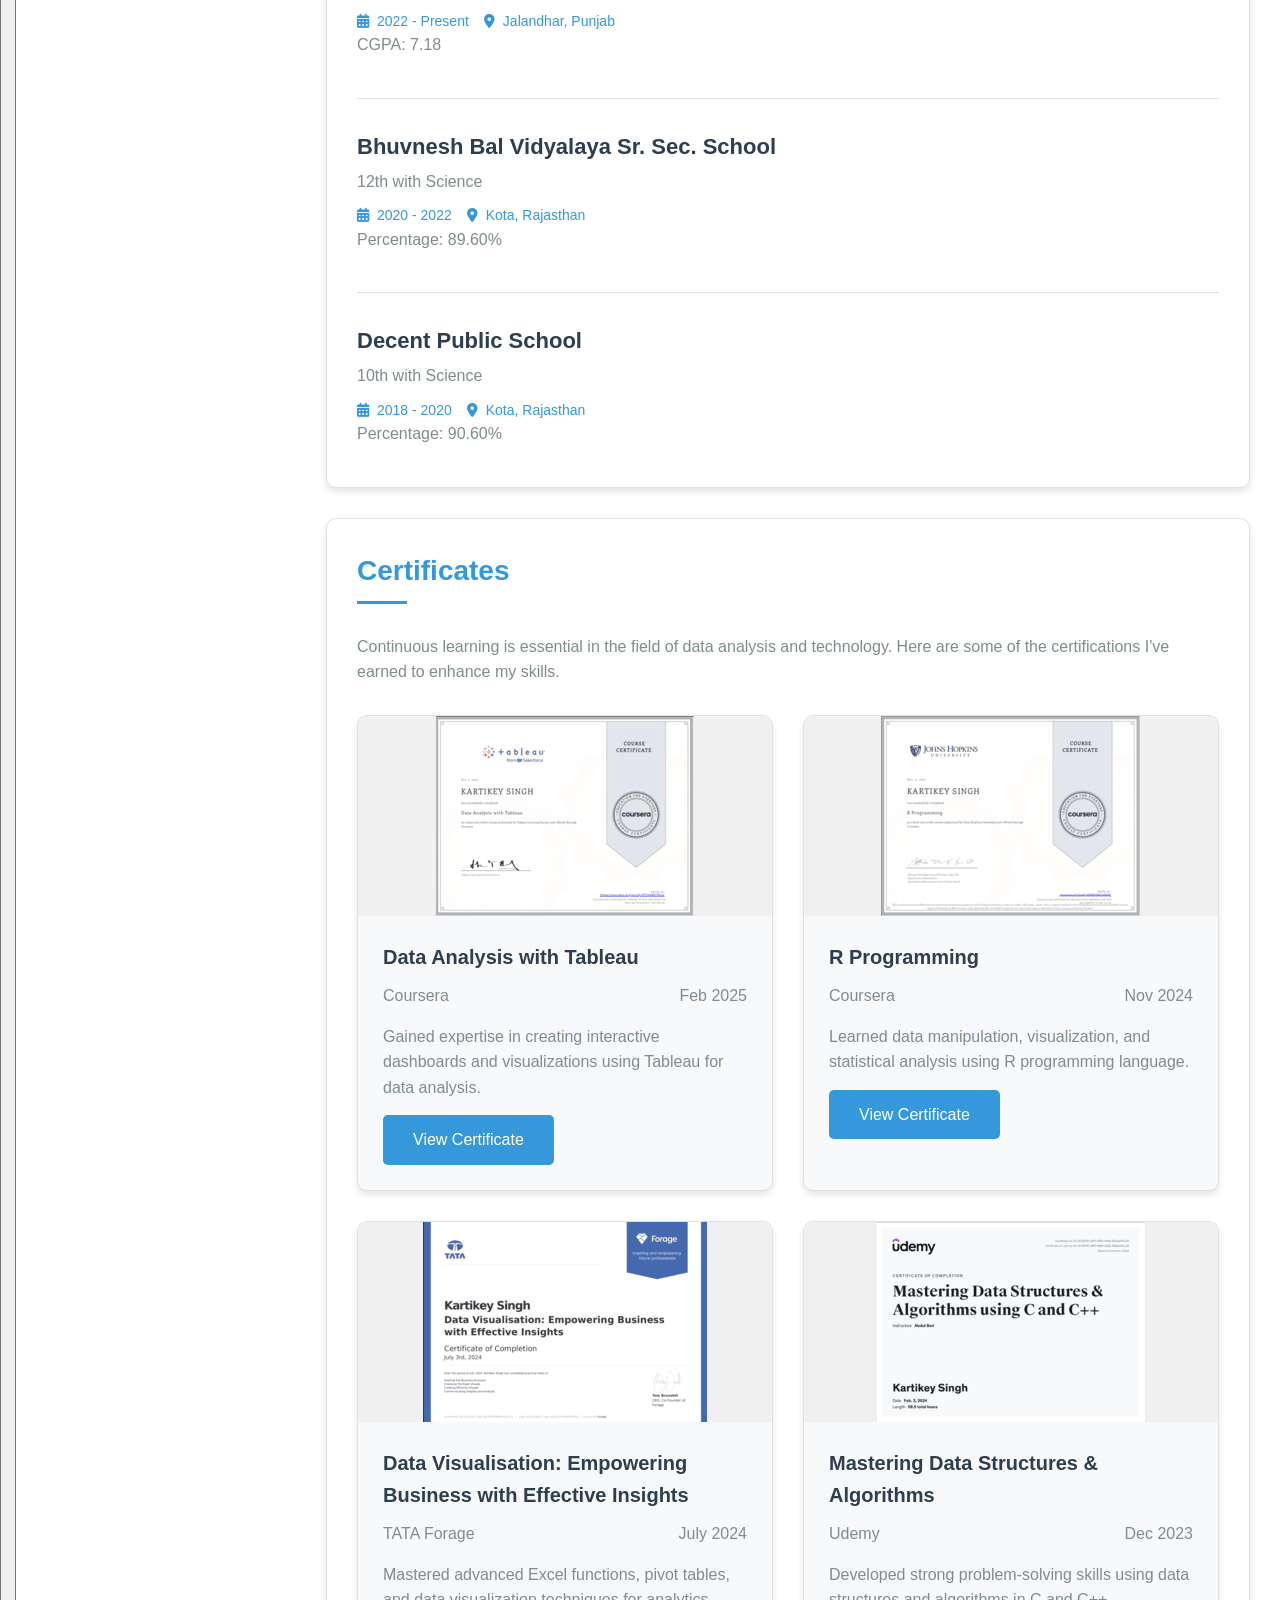
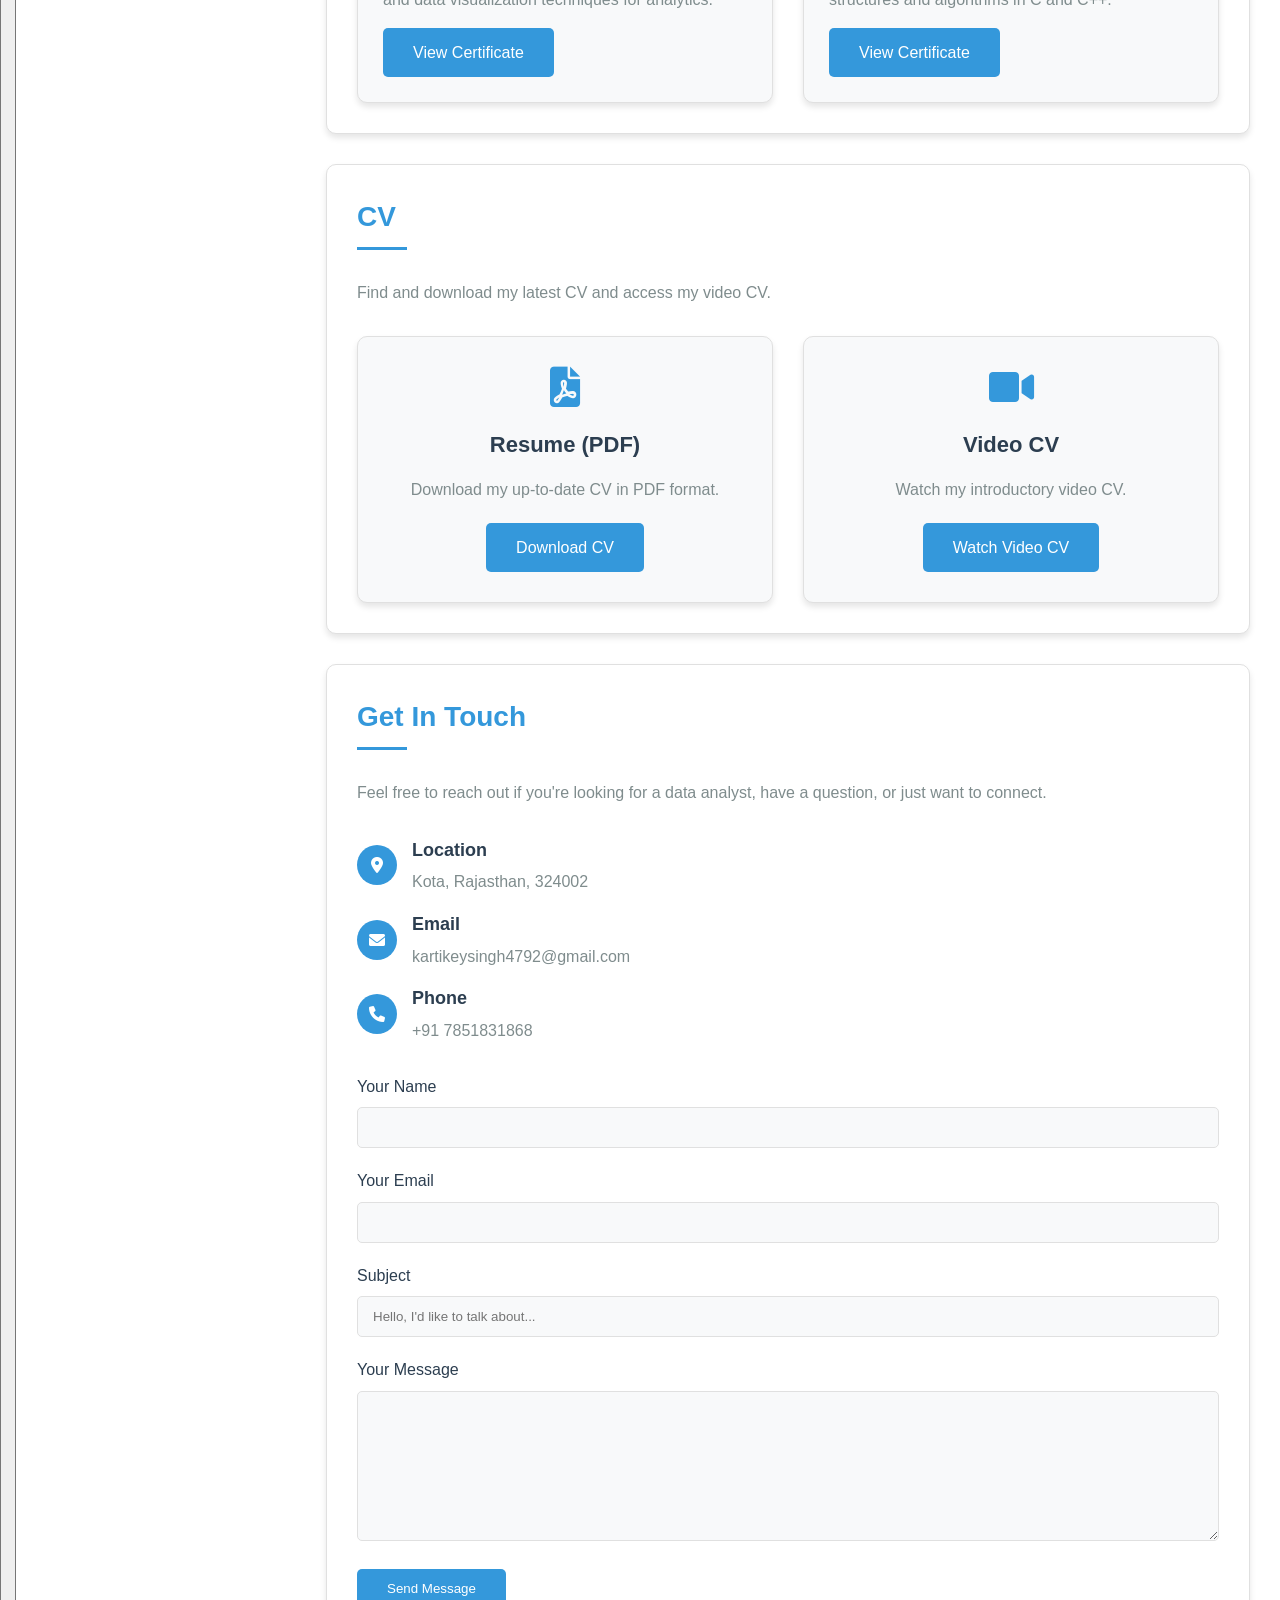
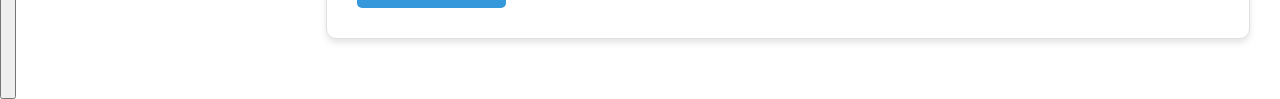
==== commit c1b59f56: "Add files via upload" ====
--- a/index.html
+++ b/index.html
@@ -1,335 +1,1543 @@
 <!DOCTYPE html>
 <html lang="en">
-    <head>
-        <meta charset="UTF-8">
-        <meta name="viewport" content="width=device-width, initial-scale=1.0">
-
-        <link rel="stylesheet" href="style.css">
-
-        <link href='https://cdn.jsdelivr.net/npm/boxicons@2.0.5/css/boxicons.min.css' rel='stylesheet'>
-
-        <title>Kartikey Singh</title>
-    </head>
-    <body>
-        <audio id="song">
-         <source src="calm-background-for-video-121519.mp3">
-        </audio>
-
-        <header class="l-header">
-            <nav class="nav bd-grid">
-                <div>
-                    <a href="#" class="nav__logo">KARTIKEY SINGH</a>
-                </div>
-
-                <div class="nav__menu" id="nav-menu">
-                    <ul class="nav__list">
-                        <li class="nav__item"><a href="#home" class="nav__link active">Home</a></li>
-                        <li class="nav__item"><a href="#about" class="nav__link">About</a></li>
-                        <li class="nav__item"><a href="#skills" class="nav__link">Skills</a></li>
-                        <li class="nav__item"><a href="#blog" class="nav__link">Projects</a></li> 
-                        <li class="nav__item"><a href="#contact" class="nav__link">Contact</a></li>
+<head>
+    <meta charset="UTF-8">
+    <meta name="viewport" content="width=device-width, initial-scale=1.0">
+    <title>Kartikey Singh</title>
+    <link rel="stylesheet" href="https://cdnjs.cloudflare.com/ajax/libs/font-awesome/6.0.0-beta3/css/all.min.css">
+    <link rel="icon" href="Fav-icon.png" type="image/x-icon">
+    <style>
+        :root {
+            --primary-color: #3498db;
+            --secondary-color: #2c3e50;
+            --accent-color: #e74c3c;
+            --text-color: #333;
+            --text-light: #7f8c8d;
+            --bg-color: #ffffff;
+            --card-bg: #f8f9fa;
+            --sidebar-bg: #2c3e50;
+            --sidebar-text: #ecf0f1;
+            --border-color: #e0e0e0;
+            --shadow: 0 4px 6px rgba(0, 0, 0, 0.1);
+            --transition: all 0.3s ease;
+        }
+
+        /* Dark Mode Variables */
+        .dark-mode {
+            --primary-color: #3498db;
+            --secondary-color: #ecf0f1;
+            --accent-color: #e74c3c;
+            --text-color: #ecf0f1;
+            --text-light: #bdc3c7;
+            --bg-color: #1a1a1a;
+            --card-bg: #2d2d2d;
+            --sidebar-bg: #1a1a1a;
+            --sidebar-text: #ecf0f1;
+            --border-color: #444;
+            --shadow: 0 4px 6px rgba(0, 0, 0, 0.3);
+        }
+
+        * {
+            margin: 0;
+            padding: 0;
+            box-sizing: border-box;
+            font-family: 'Segoe UI', Tahoma, Geneva, Verdana, sans-serif;
+            transition: var(--transition);
+        }
+
+        body {
+            background-color: var(--bg-color);
+            color: var(--text-color);
+            line-height: 1.6;
+            display: flex;
+            min-height: 100vh;
+        }
+
+        /* Sidebar Styles */
+        .sidebar {
+            width: 280px;
+            background-color: var(--sidebar-bg);
+            color: var(--sidebar-text);
+            padding: 30px 20px;
+            position: fixed;
+            height: 100vh;
+            overflow-y: auto;
+            z-index: 1000;
+            border-right: 1px solid var(--border-color);
+        }
+
+        .sidebar-header {
+            text-align: center;
+            margin-bottom: 30px;
+        }
+
+        .sidebar-header h1 {
+            font-size: 24px;
+            margin-bottom: 5px;
+            color: var(--sidebar-text);
+        }
+
+        .sidebar-header p {
+            font-size: 14px;
+            color: var(--primary-color);
+            font-weight: 500;
+        }
+
+        .sidebar-menu {
+            list-style: none;
+            margin-bottom: 40px;
+        }
+
+        .sidebar-menu li {
+            margin-bottom: 15px;
+        }
+
+        .sidebar-menu a {
+            display: flex;
+            align-items: center;
+            text-decoration: none;
+            color: var(--sidebar-text);
+            padding: 10px 15px;
+            border-radius: 5px;
+            transition: var(--transition);
+        }
+
+        .sidebar-menu a i {
+            margin-right: 10px;
+            width: 20px;
+            text-align: center;
+        }
+
+        .sidebar-menu a:hover, .sidebar-menu a.active {
+            background-color: rgba(255, 255, 255, 0.1);
+            color: var(--primary-color);
+        }
+
+        .sidebar-footer {
+            margin-top: auto;
+            padding-top: 20px;
+            border-top: 1px solid rgba(255, 255, 255, 0.1);
+            text-align: center;
+        }
+
+        .sidebar-footer p {
+            font-size: 12px;
+            color: var(--text-light);
+        }
+
+        /* Main Content Styles */
+        .main-content {
+            flex: 1;
+            margin-left: 280px;
+            padding: 30px;
+        }
+
+        .section {
+            background-color: var(--bg-color);
+            border-radius: 10px;
+            padding: 30px;
+            margin-bottom: 30px;
+            box-shadow: var(--shadow);
+            border: 1px solid var(--border-color);
+        }
+
+        .section-header {
+            margin-bottom: 30px;
+            display: flex;
+            justify-content: space-between;
+            align-items: center;
+        }
+
+        .section-header h2 {
+            font-size: 28px;
+            color: var(--primary-color);
+            position: relative;
+            padding-bottom: 10px;
+        }
+
+        .section-header h2::after {
+            content: '';
+            position: absolute;
+            bottom: 0;
+            left: 0;
+            width: 50px;
+            height: 3px;
+            background-color: var(--primary-color);
+        }
+
+        /* Hero Section - Enhanced */
+        .hero {
+            display: flex;
+            align-items: center;
+            min-height: 100vh;
+            position: relative;
+            overflow: hidden;
+            background: linear-gradient(135deg, rgba(52, 152, 219, 0.1) 0%, rgba(231, 76, 60, 0.1) 100%);
+        }
+
+        .hero::before {
+            content: '';
+            position: absolute;
+            top: -50px;
+            right: -50px;
+            width: 300px;
+            height: 300px;
+            background-color: var(--primary-color);
+            opacity: 0.1;
+            border-radius: 50%;
+            z-index: -1;
+        }
+
+        .hero::after {
+            content: '';
+            position: absolute;
+            bottom: -100px;
+            left: -100px;
+            width: 400px;
+            height: 400px;
+            background-color: var(--accent-color);
+            opacity: 0.1;
+            border-radius: 50%;
+            z-index: -1;
+        }
+
+        .hero-content {
+            display: flex;
+            align-items: center;
+            width: 100%;
+        }
+
+        .hero-text {
+            flex: 1;
+            padding-right: 50px;
+        }
+
+        .hero-image {
+            flex: 1;
+            display: flex;
+            justify-content: center;
+        }
+
+        .profile-image {
+            width: 350px;
+            height: 350px;
+            border-radius: 20px;
+            object-fit: cover;
+            border: 5px solid var(--primary-color);
+            box-shadow: 0 20px 40px rgba(0, 0, 0, 0.15);
+            background-color: #ddd; /* Placeholder color */
+            display: flex;
+            align-items: center;
+            justify-content: center;
+            color: var(--text-light);
+            font-size: 18px;
+        }
+
+        .hero h1 {
+            font-size: 48px;
+            margin-bottom: 20px;
+            color: var(--secondary-color);
+            line-height: 1.2;
+        }
+
+        .hero h1 span {
+            color: var(--primary-color);
+        }
+
+        .hero p {
+            font-size: 18px;
+            margin-bottom: 30px;
+            color: var(--text-light);
+            max-width: 600px;
+        }
+
+        .btn {
+            display: inline-block;
+            padding: 12px 30px;
+            background-color: var(--primary-color);
+            color: white;
+            border-radius: 5px;
+            text-decoration: none;
+            font-weight: 500;
+            border: none;
+            cursor: pointer;
+            transition: var(--transition);
+        }
+
+        .btn:hover {
+            background-color: var(--secondary-color);
+            transform: translateY(-3px);
+            box-shadow: 0 10px 20px rgba(0, 0, 0, 0.1);
+        }
+
+        .btn-outline {
+            background-color: transparent;
+            border: 2px solid var(--primary-color);
+            color: var(--primary-color);
+            margin-left: 15px;
+        }
+
+        .btn-outline:hover {
+            background-color: var(--primary-color);
+            color: white;
+        }
+
+        .social-icons {
+            margin-top: 30px;
+            display: flex;
+        }
+
+        .social-icons a {
+            display: inline-flex;
+            align-items: center;
+            justify-content: center;
+            width: 40px;
+            height: 40px;
+            background-color: var(--card-bg);
+            border-radius: 50%;
+            margin-right: 10px;
+            color: var(--secondary-color);
+            transition: var(--transition);
+            border: 1px solid var(--border-color);
+        }
+
+        .social-icons a:hover {
+            background-color: var(--primary-color);
+            color: white;
+            transform: translateY(-3px);
+        }
+
+        /* About Section */
+        .about-grid {
+            display: grid;
+            grid-template-columns: 1fr 1fr;
+            gap: 30px;
+        }
+
+        .about-card {
+            background-color: var(--card-bg);
+            padding: 25px;
+            border-radius: 10px;
+            box-shadow: var(--shadow);
+            border: 1px solid var(--border-color);
+        }
+
+        .about-card h3 {
+            font-size: 22px;
+            margin-bottom: 20px;
+            color: var(--secondary-color);
+        }
+
+        .about-card p {
+            margin-bottom: 15px;
+            color: var(--text-light);
+        }
+
+        .expertise-list {
+            list-style: none;
+        }
+
+        .expertise-list li {
+            margin-bottom: 15px;
+            display: flex;
+            align-items: flex-start;
+        }
+
+        .expertise-list i {
+            color: var(--primary-color);
+            margin-right: 10px;
+            margin-top: 3px;
+        }
+
+        /* Experience Section */
+        .experience-item {
+            margin-bottom: 30px;
+            padding-bottom: 30px;
+            border-bottom: 1px solid var(--border-color);
+        }
+
+        .experience-item:last-child {
+            margin-bottom: 0;
+            padding-bottom: 0;
+            border-bottom: none;
+        }
+
+        .experience-date {
+            font-size: 14px;
+            color: var(--primary-color);
+            margin-bottom: 10px;
+            font-weight: 500;
+        }
+
+        .experience-item h3 {
+            font-size: 22px;
+            margin-bottom: 10px;
+            color: var(--secondary-color);
+        }
+
+        .experience-item h4 {
+            font-size: 18px;
+            margin-bottom: 15px;
+            color: var(--text-light);
+            font-weight: 500;
+        }
+
+        .experience-item ul {
+            margin-left: 20px;
+        }
+
+        .experience-item li {
+            margin-bottom: 10px;
+            color: var(--text-light);
+        }
+
+        /* Projects Section with Images */
+        .projects-grid {
+            display: grid;
+            grid-template-columns: repeat(auto-fill, minmax(350px, 1fr));
+            gap: 30px;
+        }
+
+        .project-card {
+            background-color: var(--card-bg);
+            border-radius: 10px;
+            overflow: hidden;
+            box-shadow: var(--shadow);
+            border: 1px solid var(--border-color);
+        }
+
+        .project-image {
+            height: 200px;
+            overflow: hidden;
+        }
+
+        .project-image img {
+            width: 100%;
+            height: 100%;
+            object-fit: cover;
+            transition: transform 0.5s ease;
+        }
+
+        .project-card:hover .project-image img {
+            transform: scale(1.1);
+        }
+
+        .project-content {
+            padding: 25px;
+        }
+
+        .project-card h3 {
+            font-size: 22px;
+            margin-bottom: 15px;
+            color: var(--secondary-color);
+        }
+
+        .project-card p {
+            color: var(--text-light);
+            margin-bottom: 20px;
+        }
+
+        .project-tech {
+            display: flex;
+            flex-wrap: wrap;
+            margin-bottom: 15px;
+        }
+
+        .tech-tag {
+            background-color: var(--bg-color);
+            color: var(--secondary-color);
+            padding: 5px 10px;
+            border-radius: 20px;
+            font-size: 12px;
+            margin-right: 10px;
+            margin-bottom: 10px;
+            border: 1px solid var(--border-color);
+        }
+
+        /* Skills Section */
+        .skills-container {
+            display: grid;
+            grid-template-columns: repeat(auto-fill, minmax(250px, 1fr));
+            gap: 30px;
+        }
+
+        .skill-category {
+            background-color: var(--card-bg);
+            padding: 25px;
+            border-radius: 10px;
+            box-shadow: var(--shadow);
+            border: 1px solid var(--border-color);
+        }
+
+        .skill-category h3 {
+            font-size: 20px;
+            margin-bottom: 20px;
+            color: var(--secondary-color);
+            position: relative;
+            padding-bottom: 10px;
+        }
+
+        .skill-category h3::after {
+            content: '';
+            position: absolute;
+            bottom: 0;
+            left: 0;
+            width: 40px;
+            height: 2px;
+            background-color: var(--primary-color);
+        }
+
+        .skill-item {
+            margin-bottom: 20px;
+        }
+
+        .skill-info {
+            display: flex;
+            justify-content: space-between;
+            margin-bottom: 8px;
+        }
+
+        .skill-bar {
+            height: 8px;
+            background-color: var(--bg-color);
+            border-radius: 4px;
+            overflow: hidden;
+        }
+
+        .skill-progress {
+            height: 100%;
+            background-color: var(--primary-color);
+            border-radius: 4px;
+        }
+
+        /* Technologies Section */
+.technologies-section {
+    padding: 60px 0;
+    background-color: var(--bg-color);
+    color: var(--text-color);
+}
+
+.section-title {
+    text-align: center;
+    margin-bottom: 40px;
+    font-size: 2rem;
+    font-weight: 700;
+    color: var(--heading-color);
+    position: relative;
+}
+
+.section-title::after {
+    content: '';
+    position: absolute;
+    bottom: -10px;
+    left: 50%;
+    transform: translateX(-50%);
+    width: 80px;
+    height: 3px;
+    background-color: var(--primary-color);
+}
+
+.technologies-container {
+    display: flex;
+    flex-wrap: wrap;
+    justify-content: center;
+    gap: 20px;
+    margin-top: 30px;
+}
+
+.technology-item {
+    display: flex;
+    flex-direction: column;
+    align-items: center;
+    width: 100px;
+    transition: transform 0.3s ease;
+}
+
+.technology-item:hover {
+    transform: translateY(-5px);
+}
+
+.technology-item i {
+    font-size: 2.5rem;
+    color: var(--primary-color);
+    margin-bottom: 10px;
+}
+
+.technology-item span {
+    font-size: 0.9rem;
+    color: var(--text-color);
+}
+
+        /* Education Section */
+        .education-item {
+            margin-bottom: 30px;
+            padding-bottom: 30px;
+            border-bottom: 1px solid var(--border-color);
+        }
+
+        .education-item:last-child {
+            margin-bottom: 0;
+            padding-bottom: 0;
+            border-bottom: none;
+        }
+
+        .education-item h3 {
+            font-size: 22px;
+            margin-bottom: 5px;
+            color: var(--secondary-color);
+        }
+
+        .education-item p {
+            color: var(--text-light);
+            margin-bottom: 10px;
+        }
+
+        .education-meta {
+            display: flex;
+            align-items: center;
+            color: var(--primary-color);
+            font-size: 14px;
+            font-weight: 500;
+        }
+
+        .education-meta i {
+            margin-right: 8px;
+        }
+
+        /* Certificates Section with Image Space */
+        .certificates-grid {
+            display: grid;
+            grid-template-columns: repeat(auto-fill, minmax(350px, 1fr));
+            gap: 30px;
+        }
+
+        .certificate-card {
+            background-color: var(--card-bg);
+            border-radius: 10px;
+            overflow: hidden;
+            box-shadow: var(--shadow);
+            border: 1px solid var(--border-color);
+        }
+
+        .certificate-image {
+            height: 200px;
+            background-color: #f0f0f0;
+            display: flex;
+            align-items: center;
+            justify-content: center;
+            color: var(--text-light);
+        }
+
+        .certificate-image.dark-mode {
+            background-color: #333;
+        }
+
+        .certificate-content {
+            padding: 25px;
+        }
+
+        .certificate-card h3 {
+            font-size: 20px;
+            margin-bottom: 10px;
+            color: var(--secondary-color);
+        }
+
+        .certificate-meta {
+            display: flex;
+            justify-content: space-between;
+            margin-bottom: 15px;
+            color: var(--text-light);
+        }
+
+        .certificate-card p {
+            color: var(--text-light);
+            margin-bottom: 15px;
+        }
+
+        /* CV Section */
+        .cv-options {
+            display: grid;
+            grid-template-columns: repeat(auto-fill, minmax(300px, 1fr));
+            gap: 30px;
+        }
+
+        .cv-option {
+            background-color: var(--card-bg);
+            padding: 30px;
+            border-radius: 10px;
+            box-shadow: var(--shadow);
+            border: 1px solid var(--border-color);
+            text-align: center;
+        }
+
+        .cv-option i {
+            font-size: 40px;
+            color: var(--primary-color);
+            margin-bottom: 20px;
+        }
+
+        .cv-option h3 {
+            font-size: 22px;
+            margin-bottom: 15px;
+            color: var(--secondary-color);
+        }
+
+        .cv-option p {
+            color: var(--text-light);
+            margin-bottom: 20px;
+        }
+
+        /* Contact Section */
+        .contact-info {
+            margin-bottom: 30px;
+        }
+
+        .contact-item {
+            display: flex;
+            align-items: center;
+            margin-bottom: 15px;
+        }
+
+        .contact-icon {
+            width: 40px;
+            height: 40px;
+            background-color: var(--primary-color);
+            color: white;
+            border-radius: 50%;
+            display: flex;
+            align-items: center;
+            justify-content: center;
+            margin-right: 15px;
+        }
+
+        .contact-text h4 {
+            font-size: 18px;
+            margin-bottom: 5px;
+            color: var(--secondary-color);
+        }
+
+        .contact-text p {
+            color: var(--text-light);
+        }
+
+        .contact-form .form-group {
+            margin-bottom: 20px;
+        }
+
+        .contact-form label {
+            display: block;
+            margin-bottom: 8px;
+            font-weight: 500;
+            color: var(--secondary-color);
+        }
+
+        .contact-form input,
+        .contact-form textarea {
+            width: 100%;
+            padding: 12px 15px;
+            border: 1px solid var(--border-color);
+            border-radius: 5px;
+            background-color: var(--card-bg);
+            color: var(--text-color);
+        }
+
+        .contact-form textarea {
+            min-height: 150px;
+            resize: vertical;
+        }
+
+        /* Theme Toggle */
+        .theme-toggle {
+            position: fixed;
+            bottom: 30px;
+            right: 30px;
+            width: 50px;
+            height: 50px;
+            background-color: var(--primary-color);
+            color: white;
+            border-radius: 50%;
+            display: flex;
+            align-items: center;
+            justify-content: center;
+            cursor: pointer;
+            box-shadow: 0 4px 10px rgba(0, 0, 0, 0.2);
+            z-index: 1000;
+            border: none;
+        }
+
+        /* Responsive Styles */
+        @media (max-width: 1200px) {
+            .hero h1 {
+                font-size: 42px;
+            }
+            .profile-image {
+                width: 300px;
+                height: 300px;
+            }
+        }
+
+        @media (max-width: 992px) {
+            .sidebar {
+                width: 250px;
+            }
+            .main-content {
+                margin-left: 250px;
+            }
+            .about-grid {
+                grid-template-columns: 1fr;
+            }
+            .hero-content {
+                flex-direction: column-reverse;
+            }
+            .hero-text {
+                padding-right: 0;
+                margin-top: 50px;
+                text-align: center;
+            }
+            .social-icons {
+                justify-content: center;
+            }
+            .profile-image {
+                width: 250px;
+                height: 250px;
+            }
+        }
+
+        @media (max-width: 768px) {
+            .sidebar {
+                transform: translateX(-100%);
+                width: 280px;
+                transition: transform 0.3s ease;
+            }
+            .sidebar.active {
+                transform: translateX(0);
+            }
+            .main-content {
+                margin-left: 0;
+            }
+            .menu-toggle {
+                display: block;
+                position: fixed;
+                top: 20px;
+                left: 20px;
+                z-index: 1100;
+                background-color: var(--primary-color);
+                color: white;
+                width: 40px;
+                height: 40px;
+                border-radius: 5px;
+                display: flex;
+                align-items: center;
+                justify-content: center;
+                cursor: pointer;
+                border: none;
+            }
+            .hero h1 {
+                font-size: 36px;
+            }
+            .section-header h2 {
+                font-size: 24px;
+            }
+        }
+
+        @media (max-width: 576px) {
+            .section {
+                padding: 20px;
+            }
+            .projects-grid, .certificates-grid {
+                grid-template-columns: 1fr;
+            }
+            .btn {
+                display: block;
+                width: 100%;
+                margin-bottom: 15px;
+            }
+            .btn-outline {
+                margin-left: 0;
+            }
+            .hero h1 {
+                font-size: 32px;
+            }
+            .hero p {
+                font-size: 16px;
+            }
+        }
+    </style>
+</head>
+<body>
+    <!-- Sidebar Navigation -->
+    <aside class="sidebar">
+        <div class="sidebar-header">
+            <h1>Kartikey Singh</h1>
+            <p>Data Analyst & Computer Science Engineer</p>
+        </div>
+        <ul class="sidebar-menu">
+            <li><a href="#home" class="active"><i class="fas fa-home"></i> Home</a></li>
+            <li><a href="#about"><i class="fas fa-user"></i> About</a></li>
+            <li><a href="#experience"><i class="fas fa-briefcase"></i> Experience</a></li>
+            <li><a href="#projects"><i class="fas fa-project-diagram"></i> Projects</a></li>
+            <li><a href="#skills"><i class="fas fa-code"></i> Skills</a></li>
+            <li><a href="#education"><i class="fas fa-graduation-cap"></i> Education</a></li>
+            <li><a href="#certificates"><i class="fas fa-certificate"></i> Certificates</a></li>
+            <li><a href="#cv"><i class="fas fa-file-alt"></i> CV</a></li>
+            <li><a href="#contact"><i class="fas fa-envelope"></i> Contact</a></li>
+        </ul>
+        <div class="sidebar-footer">
+            <p>&copy; 2025 Kartikey Singh. All rights reserved.</p>
+        </div>
+    </aside>
+
+    <!-- Mobile Menu Toggle -->
+    <button class="menu-toggle">
+        <i class="fas fa-bars"></i>
+    </button>
+
+    <!-- Main Content -->
+    <main class="main-content">
+        <!-- Hero Section - Enhanced -->
+        <section id="home" class="section hero">
+            <div class="hero-content">
+                <div class="hero-text">
+                    <h1>Hi, I'm <span>Kartikey Singh</span></h1>
+                    <p>Transforming raw data into actionable insights with Python, R, and visualization tools. Passionate about solving complex problems through data-driven approaches.</p>
+                    <div>
+                        <a href="#cv" class="btn">Download CV</a>
+                        <a href="#contact" class="btn btn-outline">Contact Me</a>
+                    </div>
+                    <div class="social-icons">
+                        <a href="https://linkedin.com/in/kartikey-singh-24b4a2326/" target="_blank"><i class="fab fa-linkedin-in"></i></a>
+                        <a href="https://github.com/kartikeysingh7/" target="_blank"><i class="fab fa-github"></i></a>
+                        <a href="mailto:kartikeysingh4792@gmail.com"><i class="fas fa-envelope"></i></a>
+                        <a href="tel:+917851831868"><i class="fas fa-phone"></i></a>
+                    </div>
+                </div>
+                <div class="hero-image">
+                    <div class="profile-image">
+                        <img src="Profile Picture.jpg" alt="Kartikey Singh">
+                        
+                    </div>
+                </div>
+            </div>
+        </section>
+
+        <!-- About Section -->
+        <section id="about" class="section">
+            <div class="section-header">
+                <h2>About Me</h2>
+            </div>
+            <div class="about-grid">
+                <div class="about-card">
+                    <h3>Who I Am</h3>
+                    <p>I'm a Computer Science Engineering student at Lovely Professional University with a passion for data analysis and visualization. My expertise lies in transforming complex datasets into meaningful insights that drive decision-making.</p>
+                    <p>During my internship at GFG, I gained hands-on experience in machine learning and data science, working with tools like Python, Pandas, NumPy, and Matplotlib to uncover trends and patterns in large datasets.</p>
+                    <p>I'm constantly expanding my knowledge through courses and certifications in data analysis, R programming, and Excel skills.</p>
+                </div>
+                <div class="about-card">
+                    <h3>My Expertise</h3>
+                    <ul class="expertise-list">
+                        <li>
+                            <i class="fas fa-chart-line"></i>
+                            <div>
+                                <h4>Data Analysis</h4>
+                                <p>Transforming raw data into actionable insights using Python, R, and SQL.</p>
+                            </div>
+                        </li>
+                        <li>
+                            <i class="fas fa-chart-pie"></i>
+                            <div>
+                                <h4>Data Visualization</h4>
+                                <p>Creating interactive dashboards with Tableau, Power BI, and Excel.</p>
+                            </div>
+                        </li>
+                        <li>
+                            <i class="fas fa-code"></i>
+                            <div>
+                                <h4>Programming</h4>
+                                <p>Proficient in C++, Java, Python, R and web technologies.</p>
+                            </div>
+                        </li>
+                        <li>
+                            <i class="fas fa-book"></i>
+                            <div>
+                                <h4>Continuous Learning</h4>
+                                <p>Always expanding knowledge through courses and certifications.</p>
+                            </div>
+                        </li>
                     </ul>
-                    
-                </div>
-
-                <div class="nav__toggle" id="nav-toggle">
-                    <i class='bx bx-menu'></i>
-                </div>
-            </nav>
-        </header>
-
-        <main class="l-main">
-            <section class="home bd-grid" id="home">
-                <div class="home__data">
-                    <h1 class="home__title">Hi,<br>I'm <span class="home__title-color">Kartikey Singh</span><br> Data Analyst <br>Web Developer <br> UI/UX Designer</h1>
-
-                    <a href="#" class="button">Hire me</a>
-                </div>
-
-                <div class="home__social">
-                    <a href="https://www.linkedin.com/in/kartikey-singh-218005267/" class="home__social-icon"><i class='bx bxl-linkedin'></i></a>
-                    <a href="https://github.com/kartikeysingh7" class="home__social-icon"><i class='bx bxl-github' ></i></a>
-                    <a href="https://www.blogger.com/profile/01041601484826284547" class="home__social-icon"><i class='bx bxl-blogger' ></i></a>
-                    <a href="https://www.instagram.com/kartikeysingh4792/" class="home__social-icon"><i class='bx bxl-instagram' ></i></a>
-                </div>
-
-                <div class="home__img">
-                    <svg class="home__blob" viewBox="0 0 479 467" xmlns="http://www.w3.org/2000/svg" xmlns:xlink="http://www.w3.org/1999/xlink">
-                        <mask id="mask0" mask-type="alpha">
-                            <path d="M9.19024 145.964C34.0253 76.5814 114.865 54.7299 184.111 29.4823C245.804 6.98884 311.86 -14.9503 370.735 14.143C431.207 44.026 467.948 107.508 477.191 174.311C485.897 237.229 454.931 294.377 416.506 344.954C373.74 401.245 326.068 462.801 255.442 466.189C179.416 469.835 111.552 422.137 65.1576 361.805C17.4835 299.81 -17.1617 219.583 9.19024 145.964Z"/>
-                        </mask>
-                        <g mask="url(#mask0)">
-                            <path d="M9.19024 145.964C34.0253 76.5814 114.865 54.7299 184.111 29.4823C245.804 6.98884 311.86 -14.9503 370.735 14.143C431.207 44.026 467.948 107.508 477.191 174.311C485.897 237.229 454.931 294.377 416.506 344.954C373.74 401.245 326.068 462.801 255.442 466.189C179.416 469.835 111.552 422.137 65.1576 361.805C17.4835 299.81 -17.1617 219.583 9.19024 145.964Z"/>
-                            <image class="home__blob-img" x="50" y="60" href="prefil.gif"/>
-                        </g>
-                    </svg>
-                </div>
-            </section>
-
-            <section class="about section " id="about">
-                <h2 class="section-title">About</h2>
-
-                <div class="about__container bd-grid">
-                    <div class="about__img">
-                        <img src="prefil1.jpg" alt="">
-                    </div>
-                    
-                    <div>
-                        <h2 class="about__subtitle">I'm Kartikey</h2>
-                        <p class="about__text">                      
-                        Being an ambitious individual, I strongly believe in learning new technologies and analytical skills to conclude to optimized business solutions. I also believe in prioritizing understanding of the data model to get the best analytical view of data.<br><br>
+                </div>
+            </div>
+        </section>
+
+        <!-- Experience Section -->
+        <section id="experience" class="section">
+            <div class="section-header">
+                <h2>Experience</h2>
+            </div>
+            <div class="experience-item">
+                <div class="experience-date">June 2024 - August 2024</div>
+                <h3>Complete Machine Learning & Data Science Program (GFG)</h3>
+                <h4>Summer Training & Internship</h4>
+                <ul>
+                    <li>Analyzed and interpreted large datasets using Python, applying machine learning techniques to uncover trends, patterns, and business insights.</li>
+                    <li>Cleaned, processed, and visualized data using Pandas, NumPy, and Matplotlib to improve decision-making and predictive model accuracy.</li>
+                    <li>Built interactive dashboards and reports with Tableau and Excel, leveraging data-driven insights to support business strategies and optimizations.</li>
+                </ul>
+            </div>
+        </section>
+
+        <!-- Projects Section with Images -->
+        <section id="projects" class="section">
+            <div class="section-header">
+                <h2>Projects</h2>
+            </div>
+            <p style="margin-bottom: 30px; color: var(--text-light);">Here are some of the data analysis projects I've worked on, showcasing my skills in data cleaning, visualization, and deriving actionable insights.</p>
+            
+            <div class="projects-grid">
+                <div class="project-card">
+                    <div class="project-image">
+                        <img src="https://images.unsplash.com/photo-1551288049-bebda4e38f71?ixlib=rb-4.0.3&ixid=M3wxMjA3fDB8MHxwaG90by1wYWdlfHx8fGVufDB8fHx8fA%3D%3D&auto=format&fit=crop&w=800&q=80" alt="Data Cleaning Project">
+                    </div>
+                    <div class="project-content">
+                        <h3>Data Cleaning & Visualisation Project</h3>
+                        <p>Executed data cleaning using R, dplyr, and MySQL to preprocess and structure datasets. Transformed raw data by removing inconsistencies and applying ggplot2 for better clarity.</p>
+                        <div class="project-tech">
+                            <span class="tech-tag">R</span>
+                            <span class="tech-tag">dplyr</span>
+                            <span class="tech-tag">MySQL</span>
+                            <span class="tech-tag">ggplot2</span>
+                        </div>
+                        <a href="#" class="btn">View Details</a>
+                    </div>
+                </div>
+                <div class="project-card">
+                    <div class="project-image">
+                        <img src="https://images.unsplash.com/photo-1584036561566-baf8f5f1b144?ixlib=rb-4.0.3&ixid=M3wxMjA3fDB8MHxwaG90by1wYWdlfHx8fGVufDB8fHx8fA%3D%3D&auto=format&fit=crop&w=800&q=80" alt="Covid Analysis Project">
+                    </div>
+                    <div class="project-content">
+                        <h3>Covid Situation Analysis Project</h3>
+                        <p>Tracked Covid-19 data using Tableau dashboards to monitor infection rates and vaccination progress. Developed interactive visualizations with filters, graphs, and maps.</p>
+                        <div class="project-tech">
+                            <span class="tech-tag">Tableau</span>
+                            <span class="tech-tag">RStudio</span>
+                            <span class="tech-tag">Data Visualization</span>
+                        </div>
+                        <a href="#" class="btn">View Details</a>
+                    </div>
+                </div>
+                <div class="project-card">
+                    <div class="project-image">
+                        <img src="https://images.unsplash.com/photo-1540747913346-19e32dc3e97e?ixlib=rb-4.0.3&ixid=M3wxMjA3fDB8MHxwaG90by1wYWdlfHx8fGVufDB8fHx8fA%3D%3D&auto=format&fit=crop&w=800&q=80" alt="IPL Analysis Project">
+                    </div>
+                    <div class="project-content">
+                        <h3>IPL Conduction Analysis Project</h3>
+                        <p>Analyzed IPL match data using Excel functions to evaluate teams, players, and match outcomes. Developed structured datasets, applied pivot tables, VLOOKUP, and charts.</p>
+                        <div class="project-tech">
+                            <span class="tech-tag">MS Excel</span>
+                            <span class="tech-tag">Pivot Tables</span>
+                            <span class="tech-tag">VLOOKUP</span>
+                            <span class="tech-tag">Data Visualization</span>
+                        </div>
+                        <a href="#" class="btn">View Details</a>
+                    </div>
+                </div>
+            </div>
+        </section>
+
+        <!-- Skills Section -->
+        <section id="skills" class="section">
+            <div class="section-header">
+                <h2>Skills & Expertise</h2>
+            </div>
+            <div class="skills-container">
+                <div class="skill-category">
+                    <h3>Programming Languages</h3>
+                    <div class="skill-item">
+                        <div class="skill-info">
+                            <span>C++</span>
+                            <span>90%</span>
+                        </div>
+                        <div class="skill-bar">
+                            <div class="skill-progress" style="width: 90%;"></div>
+                        </div>
+                    </div>
+                    <div class="skill-item">
+                        <div class="skill-info">
+                            <span>Java</span>
+                            <span>85%</span>
+                        </div>
+                        <div class="skill-bar">
+                            <div class="skill-progress" style="width: 85%;"></div>
+                        </div>
+                    </div>
+                    <div class="skill-item">
+                        <div class="skill-info">
+                            <span>C</span>
+                            <span>80%</span>
+                        </div>
+                        <div class="skill-bar">
+                            <div class="skill-progress" style="width: 80%;"></div>
+                        </div>
+                    </div>
+                    <div class="skill-item">
+                        <div class="skill-info">
+                            <span>Python</span>
+                            <span>90%</span>
+                        </div>
+                        <div class="skill-bar">
+                            <div class="skill-progress" style="width: 90%;"></div>
+                        </div>
+                    </div>
+                    <div class="skill-item">
+                        <div class="skill-info">
+                            <span>R</span>
+                            <span>85%</span>
+                        </div>
+                        <div class="skill-bar">
+                            <div class="skill-progress" style="width: 85%;"></div>
+                        </div>
+                    </div>
+                </div>
+                <div class="skill-category">
+                    <h3>Data Analysis & Visualization</h3>
+                    <div class="skill-item">
+                        <div class="skill-info">
+                            <span>Tableau</span>
+                            <span>90%</span>
+                        </div>
+                        <div class="skill-bar">
+                            <div class="skill-progress" style="width: 90%;"></div>
+                        </div>
+                    </div>
+                    <div class="skill-item">
+                        <div class="skill-info">
+                            <span>Power BI</span>
+                            <span>85%</span>
+                        </div>
+                        <div class="skill-bar">
+                            <div class="skill-progress" style="width: 85%;"></div>
+                        </div>
+                    </div>
+                    <div class="skill-item">
+                        <div class="skill-info">
+                            <span>MS Excel</span>
+                            <span>95%</span>
+                        </div>
+                        <div class="skill-bar">
+                            <div class="skill-progress" style="width: 95%;"></div>
+                        </div>
+                    </div>
+                    <div class="skill-item">
+                        <div class="skill-info">
+                            <span>R Studio</span>
+                            <span>80%</span>
+                        </div>
+                        <div class="skill-bar">
+                            <div class="skill-progress" style="width: 80%;"></div>
+                        </div>
+                    </div>
+                </div>
+                <div class="skill-category">
+                    <h3>Web Technologies</h3>
+                    <div class="skill-item">
+                        <div class="skill-info">
+                            <span>HTML</span>
+                            <span>90%</span>
+                        </div>
+                        <div class="skill-bar">
+                            <div class="skill-progress" style="width: 90%;"></div>
+                        </div>
+                    </div>
+                    <div class="skill-item">
+                        <div class="skill-info">
+                            <span>CSS</span>
+                            <span>85%</span>
+                        </div>
+                        <div class="skill-bar">
+                            <div class="skill-progress" style="width: 85%;"></div>
+                        </div>
+                    </div>
+                    <div class="skill-item">
+                        <div class="skill-info">
+                            <span>GitHub</span>
+                            <span>85%</span>
+                        </div>
+                        <div class="skill-bar">
+                            <div class="skill-progress" style="width: 85%;"></div>
+                        </div>
+                    </div>
+                    <div class="skill-item">
+                        <div class="skill-info">
+                            <span>Ubuntu</span>
+                            <span>80%</span>
+                        </div>
+                        <div class="skill-bar">
+                            <div class="skill-progress" style="width: 80%;"></div>
+                        </div>
+                    </div>
+                </div>
+            </div>
+        </section>
+
+        <!-- Technologies Section -->
+<section id="technologies" class="section technologies-section">
+    <div class="container">
+        <h2 class="section-title">Technologies I Work With</h2>
+        <div class="technologies-container">
+            <div class="technology-item">
+                <i class="fab fa-python"></i>
+                <span>Python</span>
+            </div>
+            <div class="technology-item">
+                <i class="fab fa-java"></i>
+                <span>Java</span>
+            </div>
+            <div class="technology-item">
+                <i class="fas fa-registered"></i>
+                <span>R</span>
+            </div>
+            <div class="technology-item">
+                <i class="fas fa-file-excel"></i>
+                <span>Excel</span>
+            </div>
+            <div class="technology-item">
+                <i class="fas fa-chart-pie"></i>
+                <span>Tableau</span>
+            </div>
+            <div class="technology-item">
+                <i class="fas fa-file-powerpoint"></i>
+                <span>MS Office</span>
+            </div>
+            <div class="technology-item">
+                <i class="fab fa-html5"></i>
+                <span>HTML/CSS</span>
+            </div>
+            <div class="technology-item">
+                <i class="fab fa-github"></i>
+                <span>Github</span>
+            </div>
+            <div class="technology-item">
+                <i class="fas fa-database"></i>
+                <span>MySQL</span>
+            </div>
+            <div class="technology-item">
+                <i class="fas fa-chart-bar"></i>
+                <span>Power BI</span>
+            </div>
+        </div>
+    </div>
+</section>
+
+        <!-- Education Section -->
+        <section id="education" class="section">
+            <div class="section-header">
+                <h2>Education</h2>
+            </div>
+            <div class="education-item">
+                <h3>Lovely Professional University</h3>
+                <p>Computer Science and Engineering</p>
+                <div class="education-meta">
+                    <i class="fas fa-calendar-alt"></i>
+                    <span>2022 - Present</span>
+                    <i class="fas fa-map-marker-alt" style="margin-left: 15px;"></i>
+                    <span>Jalandhar, Punjab</span>
+                </div>
+                <p>CGPA: 7.18</p>
+            </div>
+            <div class="education-item">
+                <h3>Bhuvnesh Bal Vidyalaya Sr. Sec. School</h3>
+                <p>12th with Science</p>
+                <div class="education-meta">
+                    <i class="fas fa-calendar-alt"></i>
+                    <span>2020 - 2022</span>
+                    <i class="fas fa-map-marker-alt" style="margin-left: 15px;"></i>
+                    <span>Kota, Rajasthan</span>
+                </div>
+                <p>Percentage: 89.60%</p>
+            </div>
+            <div class="education-item">
+                <h3>Decent Public School</h3>
+                <p>10th with Science</p>
+                <div class="education-meta">
+                    <i class="fas fa-calendar-alt"></i>
+                    <span>2018 - 2020</span>
+                    <i class="fas fa-map-marker-alt" style="margin-left: 15px;"></i>
+                    <span>Kota, Rajasthan</span>
+                </div>
+                <p>Percentage: 90.60%</p>
+            </div>
+        </section>
+
+        <!-- Certificates Section with Image Space -->
+        <section id="certificates" class="section">
+            <div class="section-header">
+                <h2>Certificates</h2>
+            </div>
+            <p style="margin-bottom: 30px; color: var(--text-light);">Continuous learning is essential in the field of data analysis and technology. Here are some of the certifications I've earned to enhance my skills.</p>
+            
+            <div class="certificates-grid">
+                <div class="certificate-card">
+                    <div class="certificate-image">
+                        <img src="Certificate 1.png" alt="Data Analysis with Tableau Certificate">
                         
-                        I am an experienced data analyst with over 2 years of experience in data analysis, visualization, and modeling. I have a strong understanding of the travel industry and its key performance indicators (KPIs), and I am skilled in statistical analysis, data mining, machine learning and web development.<br><br>I am highly proficient in Python, SQL, and Tableau, and have strong experience in data mining, machine learning, statistical analysis, and data visualization. </p>           
-                    </div>                                   
-                </div>
-            </section>
-
-            <section class="skills section" id="skills">
-                <h2 class="section-title">Skills</h2>
-
-                <div class="skills__container bd-grid">          
-                    <div>
-                        <h2 class="skills__subtitle">Profesional Skills</h2>
-                        <p class="skills__text">Take a look at some of the things I love working on. </p>
-                        <div class="skills__data">
-                            <div class="skills__names">
-                                <img src="https://icon-library.com/images/programming-code-icon/programming-code-icon-5.jpg" alt="angular" width="30" height="40" />&nbsp;
-                                
-                                
-                                <span class="skills__name">Programming Languages : &nbsp;</span>
-                                <a href="" target="_blank" rel="noreferrer"> <img src="https://upload.wikimedia.org/wikipedia/commons/thumb/c/c3/Python-logo-notext.svg/1869px-Python-logo-notext.svg.png" alt="angular" width="40" height="40" /> </a>
-                                
-                                 <a href="https://angular.io" target="_blank" rel="noreferrer"> <img src="https://upload.wikimedia.org/wikipedia/commons/thumb/6/61/HTML5_logo_and_wordmark.svg/2048px-HTML5_logo_and_wordmark.svg.png" alt="angular" width="40" height="40" /> </a>
-                                <a href="https://angular.io" target="_blank" rel="noreferrer"> <img src="https://upload.wikimedia.org/wikipedia/commons/thumb/d/d5/CSS3_logo_and_wordmark.svg/1200px-CSS3_logo_and_wordmark.svg.png" alt="angular" width="30" height="40" /> </a>&nbsp;
-                                <a href="https://angular.io" target="_blank" rel="noreferrer"> <img src="c-plus-plus-logo-24.png" alt="angular" width="40"  /> </a>
-                                <a href="" target="_blank" rel="noreferrer"> <img src="https://icon-library.com/images/java-icon-png/java-icon-png-2.jpg" alt="angular" width="50"  /> </a>
-                               
-                               
-                            </div>
-                            <div class="skills__bar skills__html">
-
-                            </div>
-                        </div><div class="skills__data">
-                            <div class="skills__names">
-                                <img src="https://encrypted-tbn0.gstatic.com/images?q=tbn:ANd9GcTnRW9ooon2t8fhS_SBJfc8XS8nvkS4sveecQ&usqp=CAU" alt="angular" width="30" height="40" />&nbsp;
-                                
-                                <span class="skills__name">Data Visualization :&nbsp;</span>
-                               <a href="https://angular.io" target="_blank" rel="noreferrer"> <img src="https://cdn.worldvectorlogo.com/logos/tableau-software.svg" alt="angular" width="30" height="40" /> </a>
-                                <a href="https://angular.io" target="_blank" rel="noreferrer"> <img src="https://www.vectorlogo.zone/logos/microsoft_powerbi/microsoft_powerbi-ar21.png" alt="angular" width="79" height="80"/> </a>
-                                <a href="gds" target="_blank" rel="noreferrer"> <img src="https://www.svgrepo.com/show/353809/google-data-studio.svg" alt="angular" width="34" /> </a>
-                                <a href="gds" target="_blank" rel="noreferrer"> <img src="https://www.logo.wine/a/logo/Microsoft_Excel/Microsoft_Excel-Logo.wine.svg" alt="angular" width="64" /> </a>
-                                
-                          </div>
-                            <div class="skills__bar skills__html">
-
-                            </div>
-
-                        </div>
-                        <div class="skills__data">
-                            <div class="skills__names">
-                                <img src="https://media.istockphoto.com/id/1238951588/vector/database-icon.jpg?s=612x612&w=0&k=20&c=FDz7njKjWIYhiV-CDgJoj8fkkmSrtv88Tv7SiN_E08Y=" alt="angular" width="50"  />
-                                
-                                <span class="skills__name">Database Technologies :</span>
-                                 <a href="" target="_blank" rel="noreferrer"> <img src="https://www.svgrepo.com/show/303251/mysql-logo.svg" alt="angular" width="70" height="40" /> </a>&nbsp;
-                                <a href="" target="_blank" rel="noreferrer"> <img src="https://firebase.google.com/static/images/brand-guidelines/logo-logomark.png" alt="angular" width="40" height="40" /> </a>&nbsp;
-                                <a href="" target="_blank" rel="noreferrer"> <img src="https://findlogovector.com/wp-content/uploads/2022/04/mongodb-logo-vector-2022.png" alt="angular" width="90" height="40" /> </a>
-                            </div>
-                            <div class="skills__bar skills__js">
-                                
-                            </div>
-                        </div>
-                        <div class="skills__data">
-                            <div class="skills__names">
-                                 <img src="https://uploads-ssl.webflow.com/58e6a2b25c28230d367487ad/5c32232ecb585fcc5c4645e1_icon_machine-learning.svg" alt="angular" width="35"  />&nbsp;
-
-                             
-                                <span class="skills__name">ML Libraries :&nbsp;&nbsp;&nbsp;</span>
-                                 <a href="https://angular.io" target="_blank" rel="noreferrer"> <img src="https://user-images.githubusercontent.com/67586773/105040771-43887300-5a88-11eb-9f01-bee100b9ef22.png" alt="angular" width="50" /> </a>
-                                <a href="https://angular.io" target="_blank" rel="noreferrer"> <img src="https://upload.wikimedia.org/wikipedia/commons/thumb/e/ed/Pandas_logo.svg/512px-Pandas_logo.svg.png" alt="angular" width="70" height="40" /> </a>&nbsp;
-                                <a href="https://angular.io" target="_blank" rel="noreferrer"> <img src="https://upload.wikimedia.org/wikipedia/commons/thumb/0/05/Scikit_learn_logo_small.svg/2560px-Scikit_learn_logo_small.svg.png" alt="angular" width="60" height="40" /> </a>
-                               <a href="gds" target="_blank" rel="noreferrer"> <img src="https://streamlit.io/images/brand/streamlit-logo-primary-colormark-darktext.svg" alt="angular" width="69" /> </a>
-
-                            </div>
-                            <div class="skills__bar skills__css">
-                                
-                            </div>
-
-                        </div>
+                    </div>
+                    <div class="certificate-content">
+                        <h3>Data Analysis with Tableau</h3>
+                        <div class="certificate-meta">
+                            <span>Coursera</span>
+                            <span>Feb 2025</span>
+                        </div>
+                        <p>Gained expertise in creating interactive dashboards and visualizations using Tableau for data analysis.</p>
+                        <a href="https://www.coursera.org/learn/data-analysis-with-tableau-public" target="_blank" class="btn">View Certificate</a>
+                    </div>
+                </div>
+                <div class="certificate-card">
+                    <div class="certificate-image">
+                        <img src="Certificate 2.png" alt="R Programming Certificate">
                         
-
-                    </div>
-                    
-                    <div>              
-                        <img src="professional skills.gif" alt="" class="skills__img">
-                    </div>
-                </div>
-            </section>
-
-            <section class="work section" id="work">
-                <h2 class="section-title">Work</h2>
-
-                <div class="work__container bd-grid">
-                    <a href="" class="work__img">
-                        <img src="viz1.png" alt="">
-                    </a>
-                    <a href="" class="work__img">
-                        <img src="viz2.png" alt="">
-                    </a>
-                    <a href="" class="work__img">
-                        <img src="viz3.png" alt="">
-                    </a>
-                    <a href="" class="work__img">
-                        <img src="viz4.png" alt="">
-                    </a>
-                    <a href="" class="work__img">
-                        <img src="viz5.png" alt="">
-                    </a>
-                    <a href="" class="work__img">
-                        <img src="viz6.png" alt="">
-                    </a>
-                    <a href="" class="work__img">
-                        <img src="viz7.png" alt="">
-                    </a>
-                    <a href="" class="work__img">
-                        <img src="viz8.png" alt="">
-                    </a>
-                    <a href="" class="work__img">
-                        <img src="viz9.png" alt="">
-                    </a>
-                </div>
-            </section> 
+                    </div>
+                    <div class="certificate-content">
+                        <h3>R Programming</h3>
+                        <div class="certificate-meta">
+                            <span>Coursera</span>
+                            <span>Nov 2024</span>
+                        </div>
+                        <p>Learned data manipulation, visualization, and statistical analysis using R programming language.</p>
+                        <a href="https://www.coursera.org/learn/r-programming" target="_blank" class="btn">View Certificate</a>
+                    </div>
+                </div>
+                <div class="certificate-card">
+                    <div class="certificate-image">
+                        <img src="Certificate 3.png" alt="Excel Skills Certificate">
+                        
+                    </div>
+                    <div class="certificate-content">
+                        <h3> Data	Visualisation:	Empowering	Business
+                            with	Effective	Insights</h3>
+                        <div class="certificate-meta">
+                            <span>TATA Forage</span>
+                            <span>July 2024</span>
+                        </div>
+                        <p>Mastered advanced Excel functions, pivot tables, and data visualization techniques for analytics.</p>
+                        <a href="Certificate 3.png" target="_blank" class="btn">View Certificate</a>
+                    </div>
+                </div>
+                <div class="certificate-card">
+                    <div class="certificate-image">
+                        <img src="Certificate 4.png" alt="Data Structures Certificate">
+                        
+                    </div>
+                    <div class="certificate-content">
+                        <h3>Mastering Data Structures & Algorithms</h3>
+                        <div class="certificate-meta">
+                            <span>Udemy</span>
+                            <span>Dec 2023</span>
+                        </div>
+                        <p>Developed strong problem-solving skills using data structures and algorithms in C and C++.</p>
+                        <a href="Certificate 4.png" target="_blank" class="btn">View Certificate</a>
+                    </div>
+                </div>
+            </div>
+        </section>
+
+        <!-- CV Section -->
+        <section id="cv" class="section">
+            <div class="section-header">
+                <h2>CV</h2>
+            </div>
+            <p style="margin-bottom: 30px; color: var(--text-light);">Find and download my latest CV and access my video CV.</p>
             
-           
-
+            <div class="cv-options">
+                <div class="cv-option">
+                    <i class="fas fa-file-pdf"></i>
+                    <h3>Resume (PDF)</h3>
+                    <p>Download my up-to-date CV in PDF format.</p>
+                    <a href="Specialised CV.pdf" download class="btn">Download CV</a>
+                </div>
+                <div class="cv-option">
+                    <i class="fas fa-video"></i>
+                    <h3>Video CV</h3>
+                    <p>Watch my introductory video CV.</p>
+                    <a href="VN20250423_225252.mp4" target="_blank" class="btn">Watch Video CV</a>
+                </div>
+            </div>
+        </section>
+        </section>
+
+        <!-- Contact Section -->
+        <section id="contact" class="section">
+            <div class="section-header">
+                <h2>Get In Touch</h2>
+            </div>
+            <p style="margin-bottom: 30px; color: var(--text-light);">Feel free to reach out if you're looking for a data analyst, have a question, or just want to connect.</p>
             
-            <div class="container" id="blog">
-                  <section class="work section" id="work">
-                 <h2 class="section-title" id="blog">My Latest Projects</h2>
-        <div class="grid">
-            <div class="card">
-                <div class="card_img">
-                    <img src="block.webp" alt="">
-                </div>
-                <div class="card_body">
-                    <h2 class="card_title">Blockchain and Machine Learning</h2>
-                    <p>A helpful tutorial I wrote recently on usage of Machine learning in Blockchain technology. </p>
-
-                    <a href="blog.html" class="read_more">Read article</a>
-                </div>
-            </div>
-            <div class="card">
-                <div class="card_img">
-                    <img src="drug.webp" alt="">
-                </div>
-                <div class="card_body">
-                    <h2 class="card_title">Christmas Shopping</h2>
-                    <p>Interactive website for Christmas shopping for family and friends. </p>
-
-                    <a href="https://kartikeysingh7.github.io/Christmas-Website/" class="read_more">Website</a>
-                </div>
-            </div>
-            <div class="card">
-                <div class="card_img">
-                    <img src="data2.png" alt="">
-                </div>
-                <div class="card_body">
-                    <h2 class="card_title">Coffee Cafe</h2>
-                    <p>A very special cafe website and my best work mong all.</p>
-                    
-                    <a href="https://kartikeysingh7.github.io/Coffee-Cafe/" class="read_more">Website</a>
-                </div>
-            </div>
-            <div class="card">
-                <div class="card_img">
-                    <img src="Real-Food-Resources.png" alt="">
-                </div>
-                <div class="card_body">
-                    <h2 class="card_title">Food Resources Management</h2>
-                    <p>A website contains food resources and management</p>
-
-                    <a href="https://kartikeysingh7.github.io/Food-Resources-/" class="read_more">Website</a>
-                </div>
-            </div>
-            <div class="card">
-                <div class="card_img">
-                    <img src="movies website.png" alt="">
-                </div>
-                <div class="card_body">
-                    <h2 class="card_title">PELIX Movies</h2>
-                    <p>Here you can watch any movie online and can also download movies.</p>
-
-                    <a href="https://kartikeysingh7.github.io/Movies-Dashboard/" class="read_more">Website</a>
-                </div>
-            </div>
-            <div class="card">
-                <div class="card_img">
-                    <img src="Rolex watches.png" alt="">
-                </div>
-                <div class="card_body">
-                    <h2 class="card_title">Rolex Watches</h2>
-                    <p>Amazing collection of antique and luxurious watches. </p>
-
-                    <a href="https://kartikeysingh7.github.io/Rolex-Watches/" class="read_more">Website</a>
-                </div>
-            </div>
-            <div class="card">
-                <div class="card_img">
-                    <img src="gym.jpg" alt="">
-                </div>
-                <div class="card_body">
-                    <h2 class="card_title">Ronnie's GYM</h2>
-                    <p>All about gym exercise and all equipments required in gym. </p>
-
-                    <a href="https://kartikeysingh7.github.io/Fitness-website/" class="read_more">Website</a>
-                </div>
-            </div>
-            <div class="card">
-                <div class="card_img">
-                    <img src="air pods.png" alt="">
-                </div>
-                <div class="card_body">
-                    <h2 class="card_title">Air Pods</h2>
-                    <p>Interactive website for Air Pods and headphones </p>
-
-                    <a href="https://kartikeysingh7.github.io/AirPods-Web/" class="read_more">Website</a>
-                </div>
-            </div>
-            <div class="card">
-                <div class="card_img">
-                    <img src="login page.png" alt="">
-                </div>
-                <div class="card_body">
-                    <h2 class="card_title">Modern Login Page</h2>
-                    <p>Interactive Sign Up and Login Page. </p>
-
-                    <a href="https://kartikeysingh7.github.io/Modern-login-Page/" class="read_more">Website</a>
-                </div>
-            </div>
-        </div>
-   
-            </div>
-
-            <section class="contact section" id="contact">
-                <h2 class="section-title">Contact</h2>
-
-                <div class="contact__container bd-grid">
-
-                        <input type="text" placeholder="Name" class="contact__input" name="name" required>
-                        <input type="email" placeholder="Email" class="contact__input" name="email" required>
-                        <textarea name="" id="" cols="0" rows="10" class="contact__input"></textarea>
-                        <input type="submit" value="Submit" class="contact__button button">
-                    </form>
-                </div>
-            </section>
-        </main>
+            <div class="contact-info">
+                <div class="contact-item">
+                    <div class="contact-icon">
+                        <i class="fas fa-map-marker-alt"></i>
+                    </div>
+                    <div class="contact-text">
+                        <h4>Location</h4>
+                        <p>Kota, Rajasthan, 324002</p>
+                    </div>
+                </div>
+                <div class="contact-item">
+                    <div class="contact-icon">
+                        <i class="fas fa-envelope"></i>
+                    </div>
+                    <div class="contact-text">
+                        <h4>Email</h4>
+                        <p>kartikeysingh4792@gmail.com</p>
+                    </div>
+                </div>
+                <div class="contact-item">
+                    <div class="contact-icon">
+                        <i class="fas fa-phone"></i>
+                    </div>
+                    <div class="contact-text">
+                        <h4>Phone</h4>
+                        <p>+91 7851831868</p>
+                    </div>
+                </div>
+            </div>
+            
+            <form class="contact-form">
+                <div class="form-group">
+                    <label for="name">Your Name</label>
+                    <input type="text" id="name" placeholder="" required>
+                </div>
+                <div class="form-group">
+                    <label for="email">Your Email</label>
+                    <input type="email" id="email" placeholder="" required>
+                </div>
+                <div class="form-group">
+                    <label for="subject">Subject</label>
+                    <input type="text" id="subject" placeholder="Hello, I'd like to talk about..." required>
+                </div>
+                <div class="form-group">
+                    <label for="message">Your Message</label>
+                    <textarea id="message" required></textarea>
+                </div>
+                <button type="submit" class="btn">Send Message</button>
+            </form>
+        </section>
+    </main>
+
+    <!-- Theme Toggle Button -->
+    <button class="theme-toggle" id="themeToggle">
+        <i class="fas fa-moon"></i>
+    </button>
+
+    <script>
+        // Mobile Navigation
+        const hamburger = document.querySelector('.menu-toggle');
+        const navLinks = document.querySelector('.sidebar');
+
+        hamburger.addEventListener('click', () => {
+            navLinks.classList.toggle('active');
+        });
+
+        // Close mobile menu when clicking on a link
+        document.querySelectorAll('.sidebar-menu a').forEach(link => {
+            link.addEventListener('click', () => {
+                navLinks.classList.remove('active');
+            });
+        });
+
+        // Smooth scrolling for anchor links
+        document.querySelectorAll('a[href^="#"]').forEach(anchor => {
+            anchor.addEventListener('click', function(e) {
+                e.preventDefault();
+                
+                const targetId = this.getAttribute('href');
+                const targetElement = document.querySelector(targetId);
+                
+                if (targetElement) {
+                    window.scrollTo({
+                        top: targetElement.offsetTop - 30,
+                        behavior: 'smooth'
+                    });
+                }
+            });
+        });
+
+        // Form submission
+        const contactForm = document.querySelector('.contact-form');
         
-
-        <footer class="footer">
-            <p class="footer__title">Kartikey Singh</p>
-        </footer>
-
-        <script src="https://unpkg.com/scrollreveal"></script>
-
-        <script src="main.js"></script>
-    </body>
+        contactForm.addEventListener('submit', function(e) {
+            e.preventDefault();
+            
+            // Get form values
+            const name = document.getElementById('name').value;
+            const email = document.getElementById('email').value;
+            const subject = document.getElementById('subject').value;
+            const message = document.getElementById('message').value;
+            
+            // Here you would typically send the form data to a server
+            // For this example, we'll just log it and show an alert
+            console.log({ name, email, subject, message });
+            
+            alert('Thank you for your message! I will get back to you soon.');
+            contactForm.reset();
+        });
+
+        // Dark/Light Mode Toggle
+        const themeToggle = document.getElementById('themeToggle');
+        const themeIcon = themeToggle.querySelector('i');
+        
+        // Check for saved user preference or use preferred color scheme
+        const currentTheme = localStorage.getItem('theme') || 
+                            (window.matchMedia('(prefers-color-scheme: dark)').matches ? 'dark' : 'light');
+        
+        if (currentTheme === 'dark') {
+            document.body.classList.add('dark-mode');
+            themeIcon.classList.remove('fa-moon');
+            themeIcon.classList.add('fa-sun');
+        }
+        
+        themeToggle.addEventListener('click', () => {
+            document.body.classList.toggle('dark-mode');
+            
+            if (document.body.classList.contains('dark-mode')) {
+                themeIcon.classList.remove('fa-moon');
+                themeIcon.classList.add('fa-sun');
+                localStorage.setItem('theme', 'dark');
+            } else {
+                themeIcon.classList.remove('fa-sun');
+                themeIcon.classList.add('fa-moon');
+                localStorage.setItem('theme', 'light');
+            }
+        });
+
+        // Add animation to elements when they come into view
+        const animateOnScroll = () => {
+            const elements = document.querySelectorAll('.about-card, .experience-item, .project-card, .skill-category, .education-item, .certificate-card, .cv-option');
+            
+            elements.forEach(element => {
+                const elementPosition = element.getBoundingClientRect().top;
+                const screenPosition = window.innerHeight / 1.3;
+                
+                if (elementPosition < screenPosition) {
+                    element.style.opacity = '1';
+                    element.style.transform = 'translateY(0)';
+                }
+            });
+        };
+
+        // Set initial state for animation
+        window.addEventListener('load', () => {
+            const elements = document.querySelectorAll('.about-card, .experience-item, .project-card, .skill-category, .education-item, .certificate-card, .cv-option');
+            elements.forEach(element => {
+                element.style.opacity = '0';
+                element.style.transform = 'translateY(20px)';
+                element.style.transition = 'opacity 0.5s ease, transform 0.5s ease';
+            });
+            
+            // Trigger first check
+            animateOnScroll();
+        });
+
+        // Check on scroll
+        window.addEventListener('scroll', animateOnScroll);
+    </script>
+</body>
 </html>
